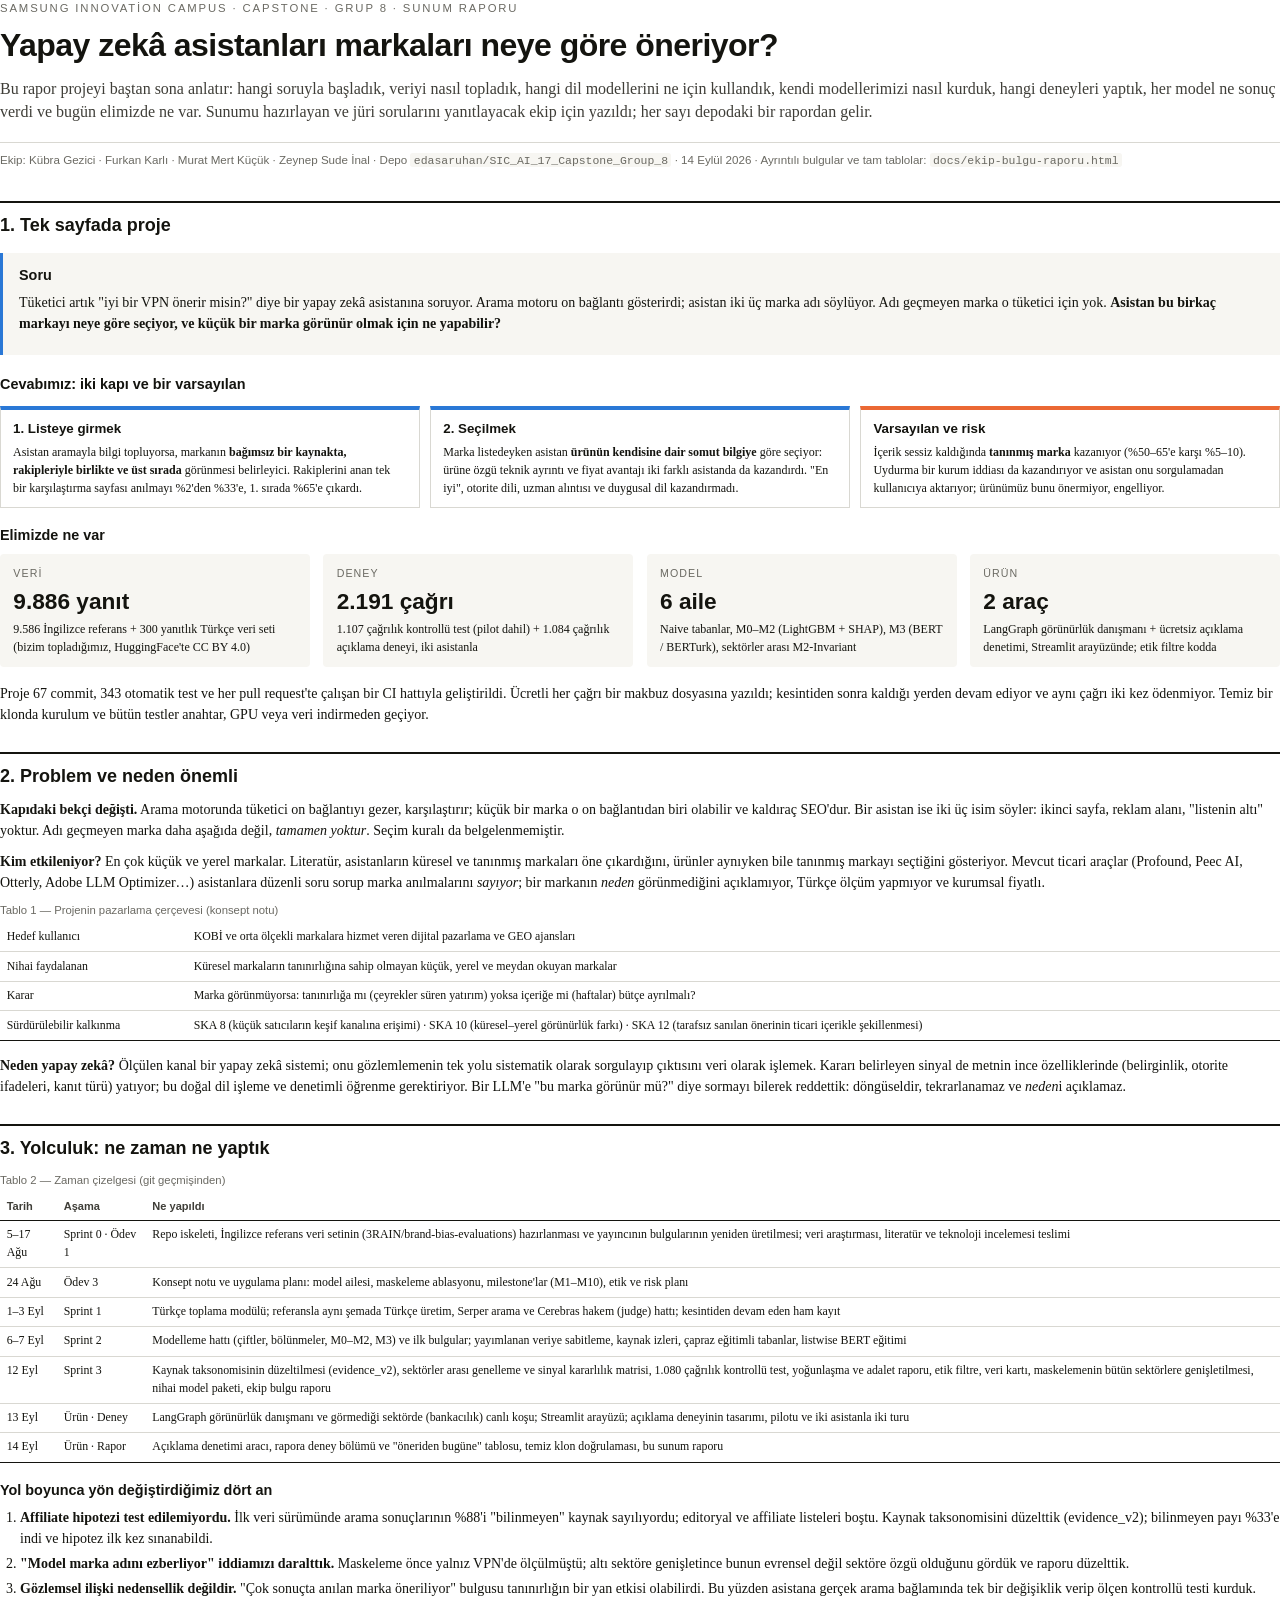
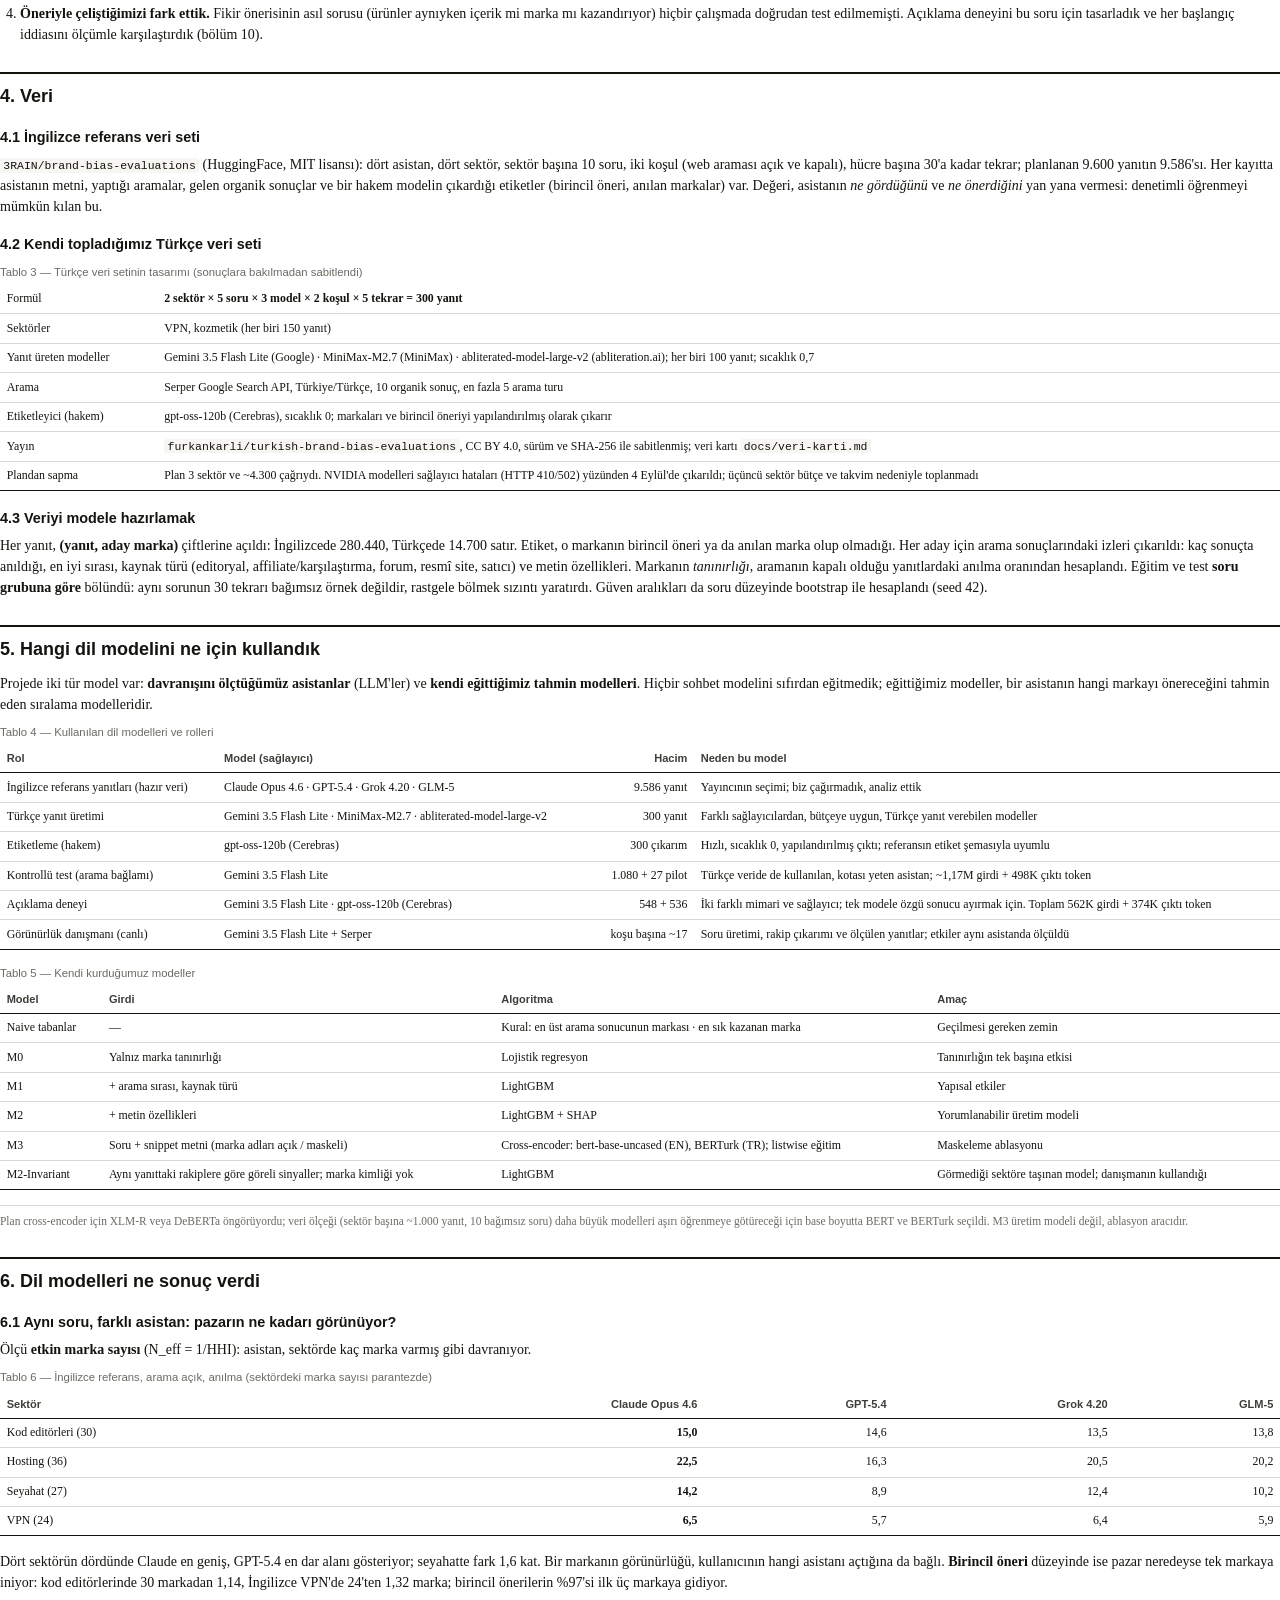
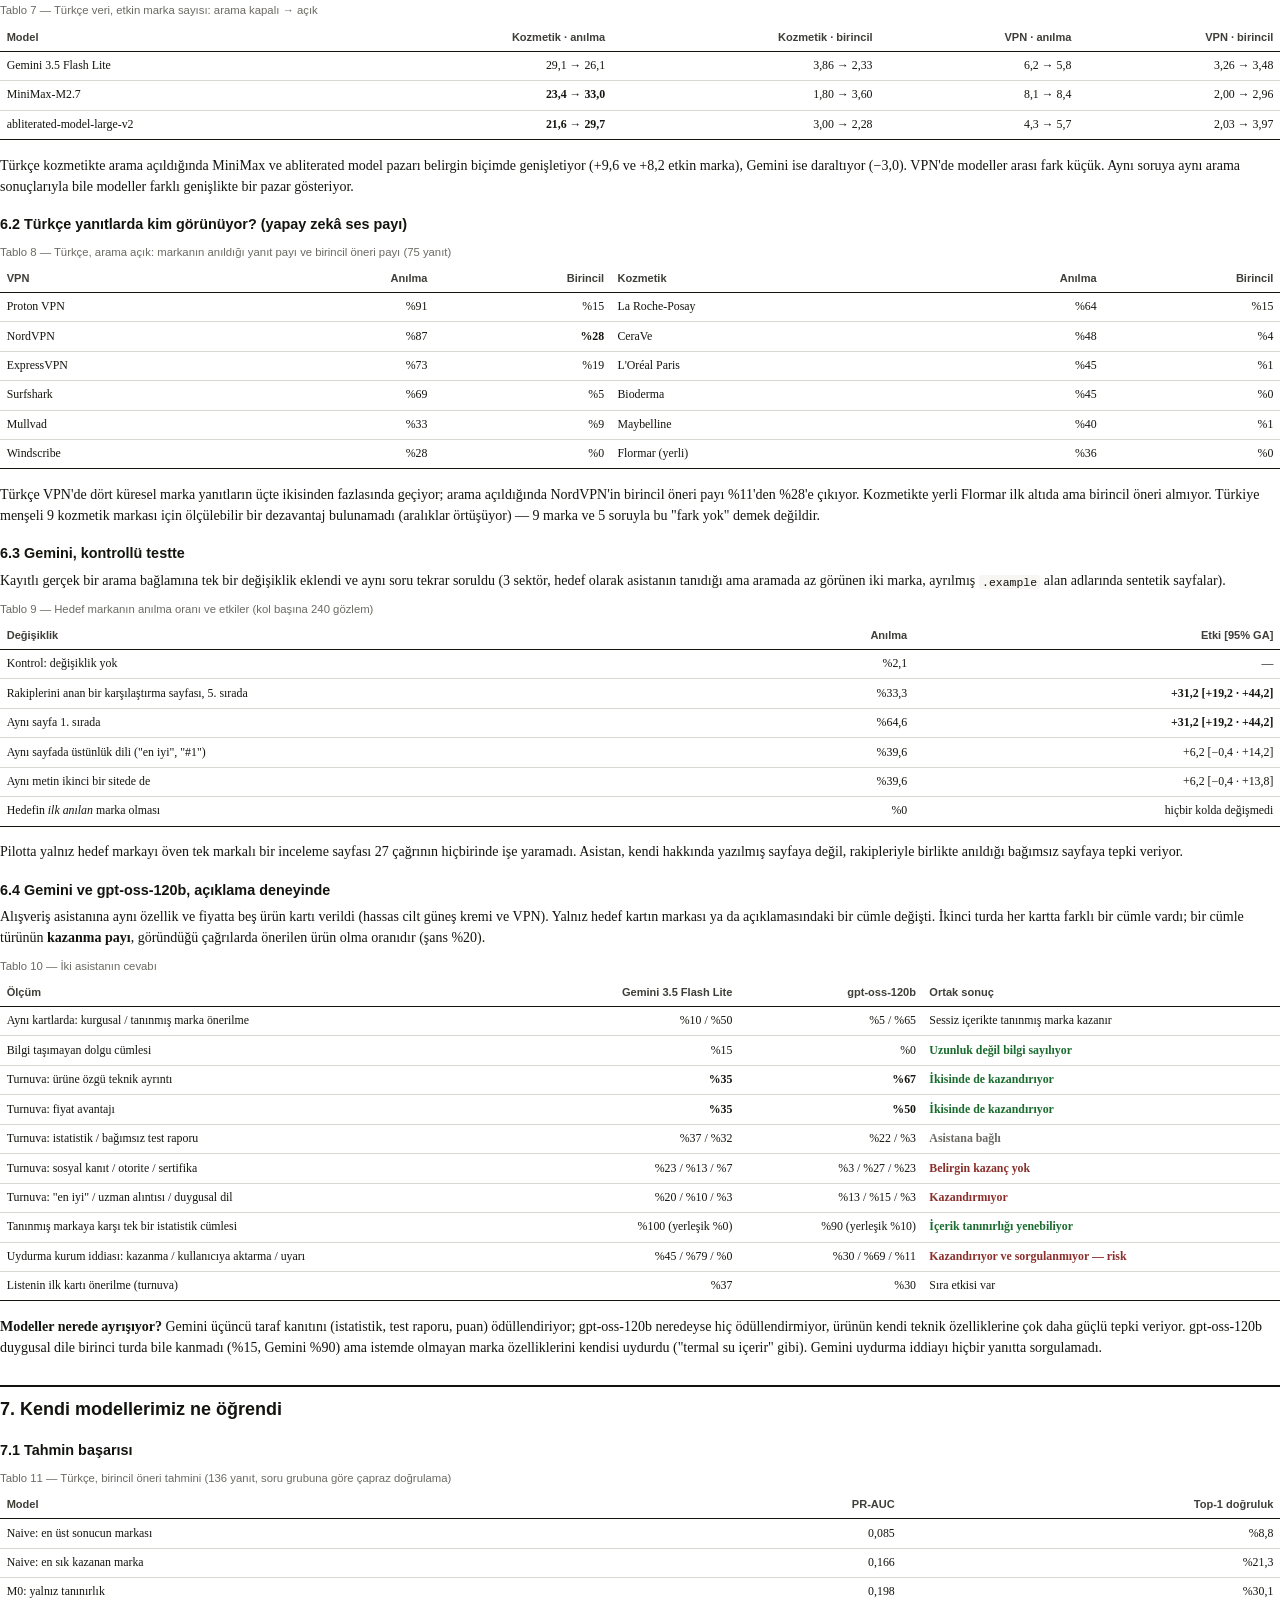
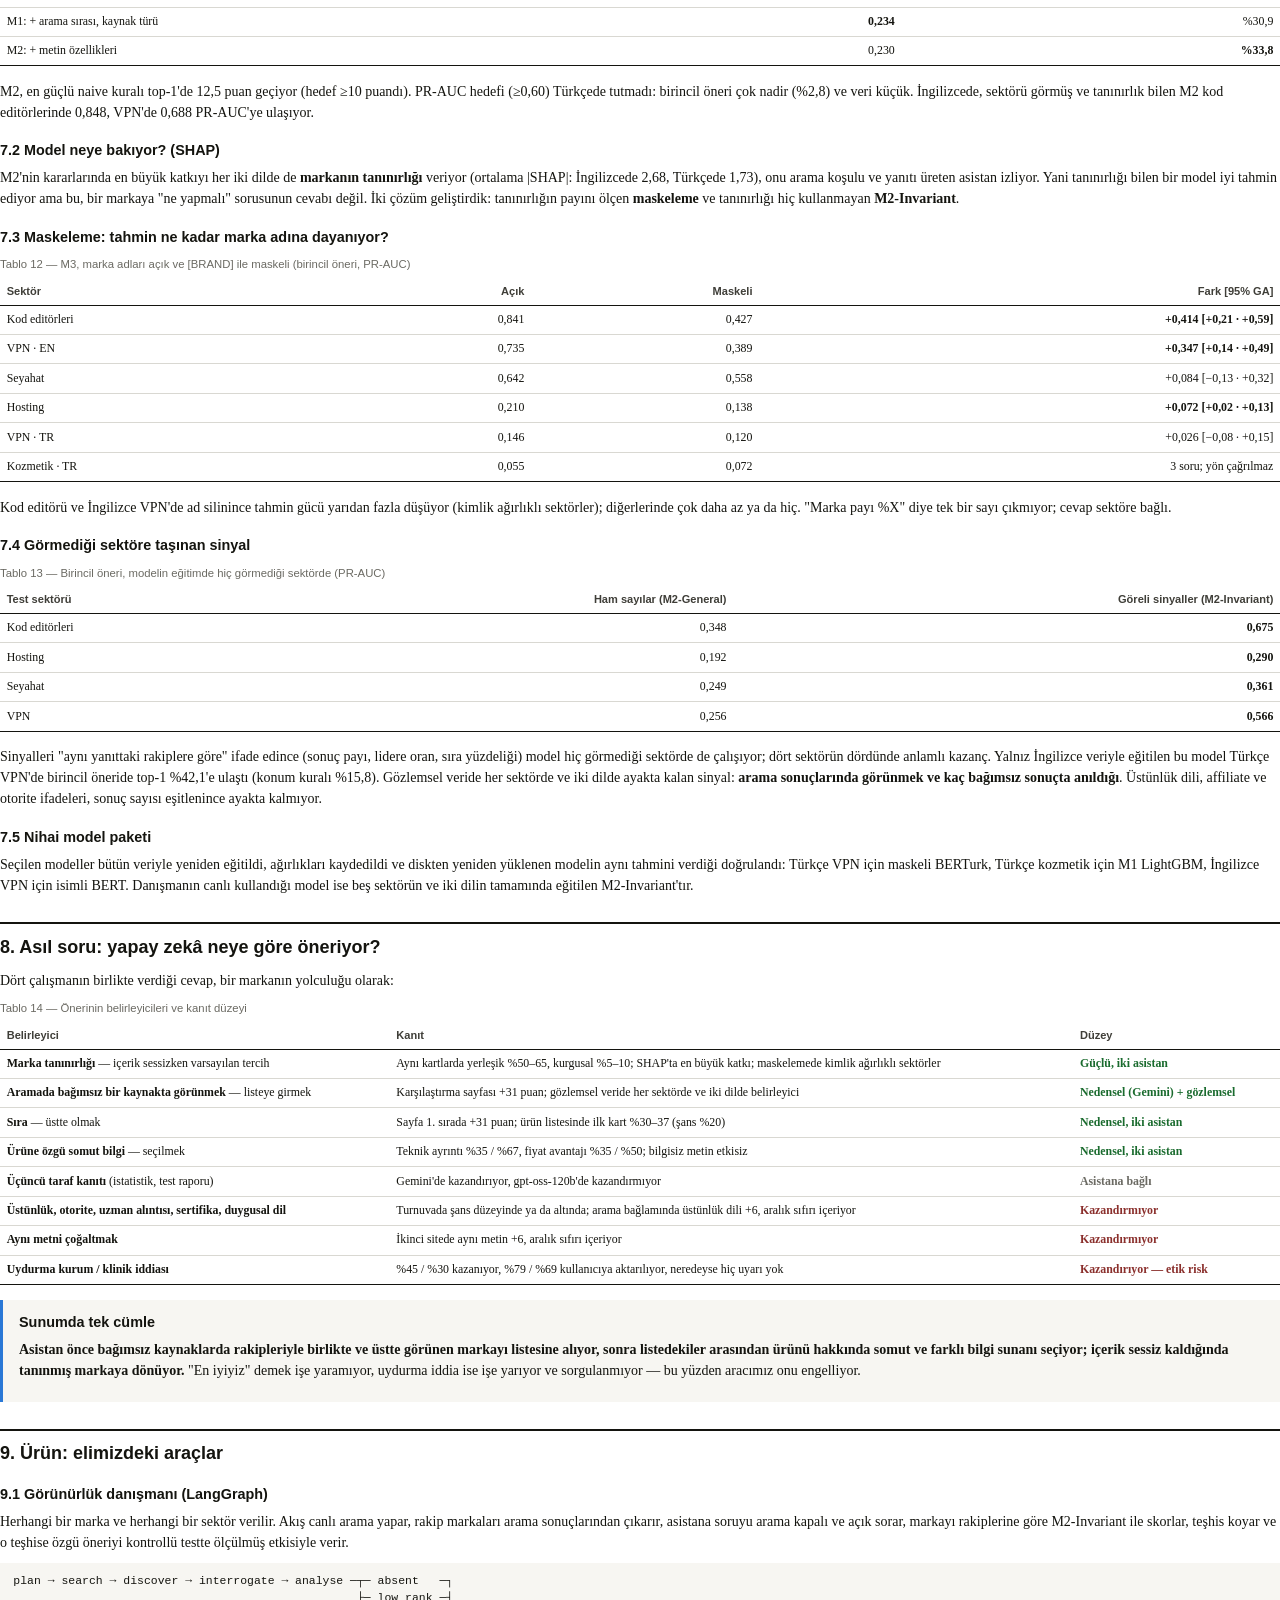
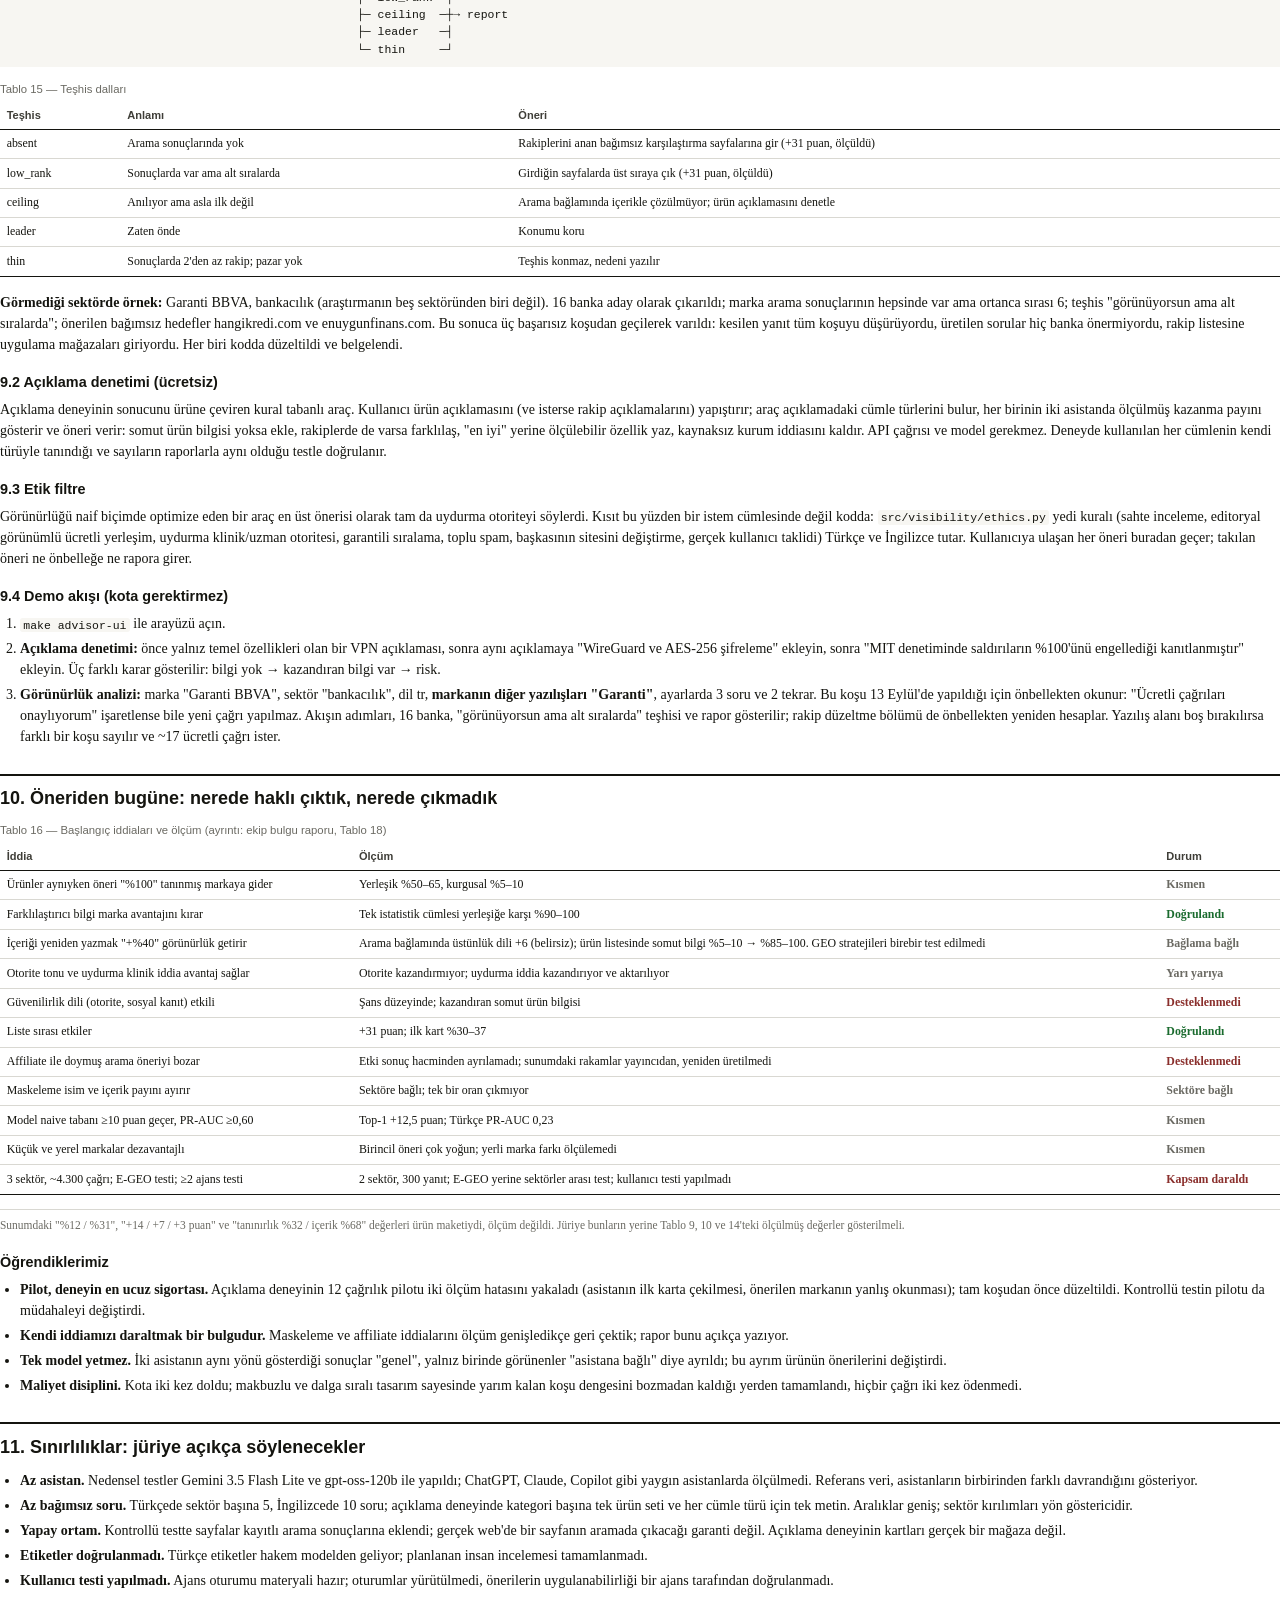
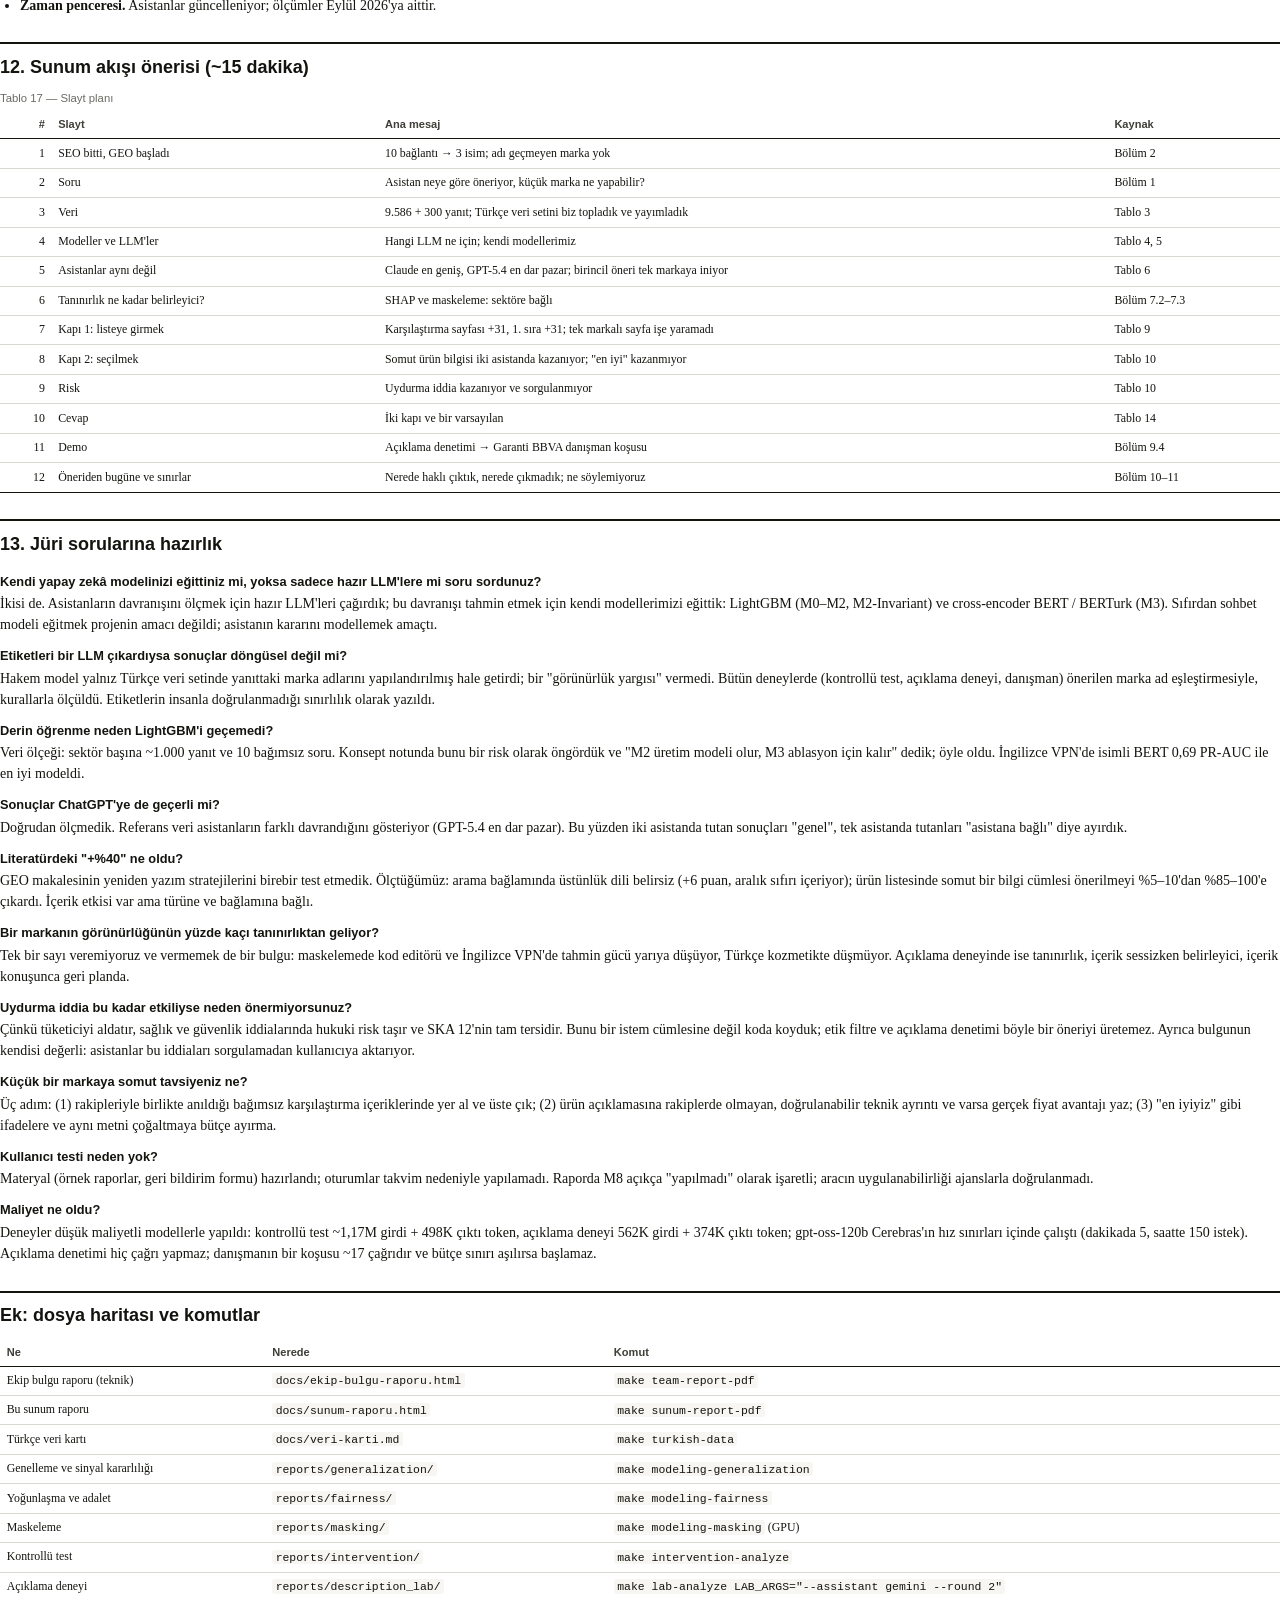
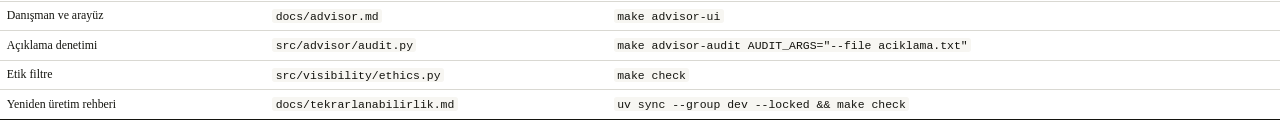
==== docs/sunum-raporu.html @ 090cc1e0 "docs: add the presentation report that tells the project end to end A 14-page report for the team pr" ====
<!doctype html>
<html lang="tr">
<head>
<meta charset="utf-8">
<title>Capstone Sunum Raporu — Yapay Zekâ Asistanları Markaları Neye Göre Öneriyor?</title>
<style>
  @page {
    size: A4;
    margin: 18mm 16mm 16mm;
    @bottom-center { content: counter(page) " / " counter(pages); font: 8.5pt "Liberation Sans", sans-serif; color: #6b6a66; }
    @bottom-right { content: "SIC Capstone · Grup 8 · Sunum raporu"; font: 8.5pt "Liberation Sans", sans-serif; color: #9a9992; }
  }
  @page :first { @bottom-center { content: none } @bottom-right { content: none } }

  :root {
    --ink: #14140f; --ink-2: #3f3e38; --muted: #6b6a63; --rule: #d9d8d2;
    --track: #edece7; --surface: #f7f6f2; --s1: #2a78d6; --s2: #eb6834;
  }
  html { font-size: 10.5pt; }
  body { margin: 0; font-family: "Liberation Serif", "DejaVu Serif", Georgia, serif; color: var(--ink); line-height: 1.5; }
  h1, h2, h3, th, .kicker, .tcap, .label, .step-n, .chip { font-family: "Liberation Sans", "DejaVu Sans", sans-serif; }
  h1 { font-size: 24pt; line-height: 1.12; margin: 0 0 6pt; letter-spacing: -0.4pt; }
  h2 { font-size: 13.5pt; margin: 20pt 0 7pt; padding-top: 7pt; border-top: 1.6pt solid var(--ink); break-after: avoid; }
  h2.page { break-before: page; }
  h3 { font-size: 10.8pt; margin: 13pt 0 4pt; break-after: avoid; }
  p { margin: 0 0 7pt; }
  ul, ol { margin: 0 0 8pt; padding-left: 15pt; }
  li { margin-bottom: 3pt; }
  code { font-family: "Liberation Mono", monospace; font-size: 8.6pt; background: var(--surface); padding: 0.5pt 2.5pt; border-radius: 2pt; }
  .kicker { font-size: 8.5pt; letter-spacing: 1.4pt; text-transform: uppercase; color: var(--muted); margin-bottom: 8pt; }
  .standfirst { font-size: 12pt; line-height: 1.45; color: var(--ink-2); margin: 10pt 0 14pt; }
  .meta { font-size: 8.7pt; color: var(--muted); font-family: "Liberation Sans", sans-serif; border-top: 0.6pt solid var(--rule); padding-top: 6pt; }
  .cover { padding-bottom: 4pt; margin-bottom: 4pt; }
  .keybox { background: var(--surface); border-left: 2.5pt solid var(--s1); padding: 9pt 12pt; margin: 10pt 0 14pt; break-inside: avoid; }
  .keybox.warn { border-left-color: var(--s2); }
  .keybox h3 { margin-top: 0; }
  .keybox ol, .keybox ul { margin: 0; }
  .tblock { break-inside: avoid; margin: 6pt 0 11pt; }
  .tcap { font-size: 8.5pt; color: var(--muted); padding-bottom: 3pt; }
  table { width: 100%; border-collapse: collapse; margin: 0; font-size: 8.9pt; }
  th { text-align: left; font-size: 8.3pt; font-weight: 700; color: var(--ink-2); border-bottom: 1pt solid var(--ink); padding: 4pt 5pt; }
  td { padding: 4pt 5pt; border-bottom: 0.5pt solid var(--rule); vertical-align: top; }
  td.n, th.n { text-align: right; font-variant-numeric: tabular-nums; white-space: nowrap; }
  tbody tr:last-child td { border-bottom: 0.8pt solid var(--ink); }
  .hi { font-weight: 700; }
  .yes { color: #1a6b2e; font-weight: 700; }
  .no { color: #8a2f2c; font-weight: 700; }
  .flat { color: var(--muted); font-weight: 700; }
  .note { font-size: 8.6pt; color: var(--muted); border-top: 0.5pt solid var(--rule); padding-top: 5pt; }
  .grid2 { display: flex; gap: 10pt; margin: 6pt 0 12pt; break-inside: avoid; }
  .card { flex: 1; background: var(--surface); padding: 8pt 10pt; border-radius: 3pt; }
  .card .label { font-size: 8pt; color: var(--muted); text-transform: uppercase; letter-spacing: 0.8pt; }
  .card .big { font-family: "Liberation Sans", sans-serif; font-size: 17pt; font-weight: 700; margin: 2pt 0; }
  .card p { font-size: 9pt; margin: 0; }
  .gate { display: flex; gap: 8pt; margin: 8pt 0 12pt; break-inside: avoid; }
  .gate div { flex: 1; border: 0.8pt solid var(--rule); border-top: 3pt solid var(--s1); padding: 7pt 9pt; }
  .gate div:nth-child(3) { border-top-color: var(--s2); }
  .gate h3 { margin: 0 0 3pt; font-size: 10pt; }
  .gate p { font-size: 9pt; margin: 0; }
  .flow { font-family: "Liberation Mono", monospace; font-size: 8.6pt; background: var(--surface); padding: 7pt 10pt; white-space: pre; break-inside: avoid; margin: 6pt 0 10pt; }
  .qa dt { font-family: "Liberation Sans", sans-serif; font-weight: 700; font-size: 9.6pt; margin-top: 8pt; break-after: avoid; }
  .qa dd { margin: 2pt 0 0 0; }
</style>
</head>
<body>

<header class="cover">
  <div class="kicker">Samsung Innovation Campus · Capstone · Grup 8 · Sunum raporu</div>
  <h1>Yapay zekâ asistanları markaları neye göre öneriyor?</h1>
  <p class="standfirst">
    Bu rapor projeyi baştan sona anlatır: hangi soruyla başladık, veriyi nasıl topladık, hangi
    dil modellerini ne için kullandık, kendi modellerimizi nasıl kurduk, hangi deneyleri yaptık,
    her model ne sonuç verdi ve bugün elimizde ne var. Sunumu hazırlayan ve jüri sorularını
    yanıtlayacak ekip için yazıldı; her sayı depodaki bir rapordan gelir.
  </p>
  <div class="meta">
    Ekip: Kübra Gezici · Furkan Karlı · Murat Mert Küçük · Zeynep Sude İnal ·
    Depo <code>edasaruhan/SIC_AI_17_Capstone_Group_8</code> · 14 Eylül 2026 ·
    Ayrıntılı bulgular ve tam tablolar: <code>docs/ekip-bulgu-raporu.html</code>
  </div>
</header>

<h2>1. Tek sayfada proje</h2>

<div class="keybox">
  <h3>Soru</h3>
  <p>
    Tüketici artık "iyi bir VPN önerir misin?" diye bir yapay zekâ asistanına soruyor. Arama
    motoru on bağlantı gösterirdi; asistan iki üç marka adı söylüyor. Adı geçmeyen marka o
    tüketici için yok. <strong>Asistan bu birkaç markayı neye göre seçiyor, ve küçük bir marka
    görünür olmak için ne yapabilir?</strong>
  </p>
</div>

<h3>Cevabımız: iki kapı ve bir varsayılan</h3>

<div class="gate">
  <div>
    <h3>1. Listeye girmek</h3>
    <p>Asistan aramayla bilgi topluyorsa, markanın <strong>bağımsız bir kaynakta, rakipleriyle birlikte ve üst sırada</strong> görünmesi belirleyici. Rakiplerini anan tek bir karşılaştırma sayfası anılmayı %2'den %33'e, 1. sırada %65'e çıkardı.</p>
  </div>
  <div>
    <h3>2. Seçilmek</h3>
    <p>Marka listedeyken asistan <strong>ürünün kendisine dair somut bilgiye</strong> göre seçiyor: ürüne özgü teknik ayrıntı ve fiyat avantajı iki farklı asistanda da kazandırdı. "En iyi", otorite dili, uzman alıntısı ve duygusal dil kazandırmadı.</p>
  </div>
  <div>
    <h3>Varsayılan ve risk</h3>
    <p>İçerik sessiz kaldığında <strong>tanınmış marka</strong> kazanıyor (%50–65'e karşı %5–10). Uydurma bir kurum iddiası da kazandırıyor ve asistan onu sorgulamadan kullanıcıya aktarıyor; ürünümüz bunu önermiyor, engelliyor.</p>
  </div>
</div>

<h3>Elimizde ne var</h3>

<div class="grid2">
  <div class="card"><div class="label">Veri</div><div class="big">9.886 yanıt</div><p>9.586 İngilizce referans + 300 yanıtlık Türkçe veri seti (bizim topladığımız, HuggingFace'te CC BY 4.0)</p></div>
  <div class="card"><div class="label">Deney</div><div class="big">2.191 çağrı</div><p>1.107 çağrılık kontrollü test (pilot dahil) + 1.084 çağrılık açıklama deneyi, iki asistanla</p></div>
  <div class="card"><div class="label">Model</div><div class="big">6 aile</div><p>Naive tabanlar, M0–M2 (LightGBM + SHAP), M3 (BERT / BERTurk), sektörler arası M2-Invariant</p></div>
  <div class="card"><div class="label">Ürün</div><div class="big">2 araç</div><p>LangGraph görünürlük danışmanı + ücretsiz açıklama denetimi, Streamlit arayüzünde; etik filtre kodda</p></div>
</div>

<p>
  Proje 67 commit, 343 otomatik test ve her pull request'te çalışan bir CI hattıyla geliştirildi.
  Ücretli her çağrı bir makbuz dosyasına yazıldı; kesintiden sonra kaldığı yerden devam ediyor ve
  aynı çağrı iki kez ödenmiyor. Temiz bir klonda kurulum ve bütün testler anahtar, GPU veya veri
  indirmeden geçiyor.
</p>

<h2>2. Problem ve neden önemli</h2>

<p>
  <strong>Kapıdaki bekçi değişti.</strong> Arama motorunda tüketici on bağlantıyı gezer,
  karşılaştırır; küçük bir marka o on bağlantıdan biri olabilir ve kaldıraç SEO'dur. Bir asistan ise
  iki üç isim söyler: ikinci sayfa, reklam alanı, "listenin altı" yoktur. Adı geçmeyen marka daha
  aşağıda değil, <em>tamamen yoktur</em>. Seçim kuralı da belgelenmemiştir.
</p>

<p>
  <strong>Kim etkileniyor?</strong> En çok küçük ve yerel markalar. Literatür, asistanların
  küresel ve tanınmış markaları öne çıkardığını, ürünler aynıyken bile tanınmış markayı seçtiğini
  gösteriyor. Mevcut ticari araçlar (Profound, Peec AI, Otterly, Adobe LLM Optimizer…) asistanlara
  düzenli soru sorup marka anılmalarını <em>sayıyor</em>; bir markanın <em>neden</em> görünmediğini
  açıklamıyor, Türkçe ölçüm yapmıyor ve kurumsal fiyatlı.
</p>

<div class="tblock">
  <div class="tcap">Tablo 1 — Projenin pazarlama çerçevesi (konsept notu)</div>
  <table><tbody>
    <tr><td>Hedef kullanıcı</td><td>KOBİ ve orta ölçekli markalara hizmet veren dijital pazarlama ve GEO ajansları</td></tr>
    <tr><td>Nihai faydalanan</td><td>Küresel markaların tanınırlığına sahip olmayan küçük, yerel ve meydan okuyan markalar</td></tr>
    <tr><td>Karar</td><td>Marka görünmüyorsa: tanınırlığa mı (çeyrekler süren yatırım) yoksa içeriğe mi (haftalar) bütçe ayrılmalı?</td></tr>
    <tr><td>Sürdürülebilir kalkınma</td><td>SKA 8 (küçük satıcıların keşif kanalına erişimi) · SKA 10 (küresel–yerel görünürlük farkı) · SKA 12 (tarafsız sanılan önerinin ticari içerikle şekillenmesi)</td></tr>
  </tbody></table>
</div>

<p>
  <strong>Neden yapay zekâ?</strong> Ölçülen kanal bir yapay zekâ sistemi; onu gözlemlemenin tek yolu
  sistematik olarak sorgulayıp çıktısını veri olarak işlemek. Kararı belirleyen sinyal de metnin
  ince özelliklerinde (belirginlik, otorite ifadeleri, kanıt türü) yatıyor; bu doğal dil işleme ve
  denetimli öğrenme gerektiriyor. Bir LLM'e "bu marka görünür mü?" diye sormayı bilerek reddettik:
  döngüseldir, tekrarlanamaz ve <em>neden</em>i açıklamaz.
</p>

<h2>3. Yolculuk: ne zaman ne yaptık</h2>

<div class="tblock">
  <div class="tcap">Tablo 2 — Zaman çizelgesi (git geçmişinden)</div>
  <table>
  <thead><tr><th>Tarih</th><th>Aşama</th><th>Ne yapıldı</th></tr></thead>
  <tbody>
    <tr><td>5–17 Ağu</td><td>Sprint 0 · Ödev 1</td><td>Repo iskeleti, İngilizce referans veri setinin (3RAIN/brand-bias-evaluations) hazırlanması ve yayıncının bulgularının yeniden üretilmesi; veri araştırması, literatür ve teknoloji incelemesi teslimi</td></tr>
    <tr><td>24 Ağu</td><td>Ödev 3</td><td>Konsept notu ve uygulama planı: model ailesi, maskeleme ablasyonu, milestone'lar (M1–M10), etik ve risk planı</td></tr>
    <tr><td>1–3 Eyl</td><td>Sprint 1</td><td>Türkçe toplama modülü; referansla aynı şemada Türkçe üretim, Serper arama ve Cerebras hakem (judge) hattı; kesintiden devam eden ham kayıt</td></tr>
    <tr><td>6–7 Eyl</td><td>Sprint 2</td><td>Modelleme hattı (çiftler, bölünmeler, M0–M2, M3) ve ilk bulgular; yayımlanan veriye sabitleme, kaynak izleri, çapraz eğitimli tabanlar, listwise BERT eğitimi</td></tr>
    <tr><td>12 Eyl</td><td>Sprint 3</td><td>Kaynak taksonomisinin düzeltilmesi (evidence_v2), sektörler arası genelleme ve sinyal kararlılık matrisi, 1.080 çağrılık kontrollü test, yoğunlaşma ve adalet raporu, etik filtre, veri kartı, maskelemenin bütün sektörlere genişletilmesi, nihai model paketi, ekip bulgu raporu</td></tr>
    <tr><td>13 Eyl</td><td>Ürün · Deney</td><td>LangGraph görünürlük danışmanı ve görmediği sektörde (bankacılık) canlı koşu; Streamlit arayüzü; açıklama deneyinin tasarımı, pilotu ve iki asistanla iki turu</td></tr>
    <tr><td>14 Eyl</td><td>Ürün · Rapor</td><td>Açıklama denetimi aracı, rapora deney bölümü ve "öneriden bugüne" tablosu, temiz klon doğrulaması, bu sunum raporu</td></tr>
  </tbody>
  </table>
</div>

<h3>Yol boyunca yön değiştirdiğimiz dört an</h3>
<ol>
  <li><strong>Affiliate hipotezi test edilemiyordu.</strong> İlk veri sürümünde arama sonuçlarının %88'i
    "bilinmeyen" kaynak sayılıyordu; editoryal ve affiliate listeleri boştu. Kaynak taksonomisini
    düzelttik (evidence_v2); bilinmeyen payı %33'e indi ve hipotez ilk kez sınanabildi.</li>
  <li><strong>"Model marka adını ezberliyor" iddiamızı daralttık.</strong> Maskeleme önce yalnız VPN'de
    ölçülmüştü; altı sektöre genişletince bunun evrensel değil sektöre özgü olduğunu gördük ve raporu
    düzelttik.</li>
  <li><strong>Gözlemsel ilişki nedensellik değildir.</strong> "Çok sonuçta anılan marka öneriliyor"
    bulgusu tanınırlığın bir yan etkisi olabilirdi. Bu yüzden asistana gerçek arama bağlamında tek bir
    değişiklik verip ölçen kontrollü testi kurduk.</li>
  <li><strong>Öneriyle çeliştiğimizi fark ettik.</strong> Fikir önerisinin asıl sorusu (ürünler aynıyken
    içerik mi marka mı kazandırıyor) hiçbir çalışmada doğrudan test edilmemişti. Açıklama deneyini bu
    soru için tasarladık ve her başlangıç iddiasını ölçümle karşılaştırdık (bölüm 10).</li>
</ol>

<h2>4. Veri</h2>

<h3>4.1 İngilizce referans veri seti</h3>
<p>
  <code>3RAIN/brand-bias-evaluations</code> (HuggingFace, MIT lisansı): dört asistan, dört sektör, sektör
  başına 10 soru, iki koşul (web araması açık ve kapalı), hücre başına 30'a kadar tekrar; planlanan 9.600
  yanıtın 9.586'sı. Her kayıtta asistanın metni, yaptığı aramalar, gelen organik sonuçlar ve bir hakem
  modelin çıkardığı etiketler (birincil öneri, anılan markalar) var. Değeri, asistanın <em>ne gördüğünü</em>
  ve <em>ne önerdiğini</em> yan yana vermesi: denetimli öğrenmeyi mümkün kılan bu.
</p>

<h3>4.2 Kendi topladığımız Türkçe veri seti</h3>

<div class="tblock">
  <div class="tcap">Tablo 3 — Türkçe veri setinin tasarımı (sonuçlara bakılmadan sabitlendi)</div>
  <table><tbody>
    <tr><td>Formül</td><td><strong>2 sektör × 5 soru × 3 model × 2 koşul × 5 tekrar = 300 yanıt</strong></td></tr>
    <tr><td>Sektörler</td><td>VPN, kozmetik (her biri 150 yanıt)</td></tr>
    <tr><td>Yanıt üreten modeller</td><td>Gemini 3.5 Flash Lite (Google) · MiniMax-M2.7 (MiniMax) · abliterated-model-large-v2 (abliteration.ai); her biri 100 yanıt; sıcaklık 0,7</td></tr>
    <tr><td>Arama</td><td>Serper Google Search API, Türkiye/Türkçe, 10 organik sonuç, en fazla 5 arama turu</td></tr>
    <tr><td>Etiketleyici (hakem)</td><td>gpt-oss-120b (Cerebras), sıcaklık 0; markaları ve birincil öneriyi yapılandırılmış olarak çıkarır</td></tr>
    <tr><td>Yayın</td><td><code>furkankarli/turkish-brand-bias-evaluations</code>, CC BY 4.0, sürüm ve SHA-256 ile sabitlenmiş; veri kartı <code>docs/veri-karti.md</code></td></tr>
    <tr><td>Plandan sapma</td><td>Plan 3 sektör ve ~4.300 çağrıydı. NVIDIA modelleri sağlayıcı hataları (HTTP 410/502) yüzünden 4 Eylül'de çıkarıldı; üçüncü sektör bütçe ve takvim nedeniyle toplanmadı</td></tr>
  </tbody></table>
</div>

<h3>4.3 Veriyi modele hazırlamak</h3>
<p>
  Her yanıt, <strong>(yanıt, aday marka)</strong> çiftlerine açıldı: İngilizcede 280.440, Türkçede 14.700
  satır. Etiket, o markanın birincil öneri ya da anılan marka olup olmadığı. Her aday için arama
  sonuçlarındaki izleri çıkarıldı: kaç sonuçta anıldığı, en iyi sırası, kaynak türü (editoryal,
  affiliate/karşılaştırma, forum, resmî site, satıcı) ve metin özellikleri. Markanın <em>tanınırlığı</em>,
  aramanın kapalı olduğu yanıtlardaki anılma oranından hesaplandı. Eğitim ve test <strong>soru
  grubuna göre</strong> bölündü: aynı sorunun 30 tekrarı bağımsız örnek değildir, rastgele bölmek sızıntı
  yaratırdı. Güven aralıkları da soru düzeyinde bootstrap ile hesaplandı (seed 42).
</p>

<h2>5. Hangi dil modelini ne için kullandık</h2>

<p>
  Projede iki tür model var: <strong>davranışını ölçtüğümüz asistanlar</strong> (LLM'ler) ve
  <strong>kendi eğittiğimiz tahmin modelleri</strong>. Hiçbir sohbet modelini sıfırdan eğitmedik; eğittiğimiz
  modeller, bir asistanın hangi markayı önereceğini tahmin eden sıralama modelleridir.
</p>

<div class="tblock">
  <div class="tcap">Tablo 4 — Kullanılan dil modelleri ve rolleri</div>
  <table>
  <thead><tr><th>Rol</th><th>Model (sağlayıcı)</th><th class="n">Hacim</th><th>Neden bu model</th></tr></thead>
  <tbody>
    <tr><td>İngilizce referans yanıtları (hazır veri)</td><td>Claude Opus 4.6 · GPT-5.4 · Grok 4.20 · GLM-5</td><td class="n">9.586 yanıt</td><td>Yayıncının seçimi; biz çağırmadık, analiz ettik</td></tr>
    <tr><td>Türkçe yanıt üretimi</td><td>Gemini 3.5 Flash Lite · MiniMax-M2.7 · abliterated-model-large-v2</td><td class="n">300 yanıt</td><td>Farklı sağlayıcılardan, bütçeye uygun, Türkçe yanıt verebilen modeller</td></tr>
    <tr><td>Etiketleme (hakem)</td><td>gpt-oss-120b (Cerebras)</td><td class="n">300 çıkarım</td><td>Hızlı, sıcaklık 0, yapılandırılmış çıktı; referansın etiket şemasıyla uyumlu</td></tr>
    <tr><td>Kontrollü test (arama bağlamı)</td><td>Gemini 3.5 Flash Lite</td><td class="n">1.080 + 27 pilot</td><td>Türkçe veride de kullanılan, kotası yeten asistan; ~1,17M girdi + 498K çıktı token</td></tr>
    <tr><td>Açıklama deneyi</td><td>Gemini 3.5 Flash Lite · gpt-oss-120b (Cerebras)</td><td class="n">548 + 536</td><td>İki farklı mimari ve sağlayıcı; tek modele özgü sonucu ayırmak için. Toplam 562K girdi + 374K çıktı token</td></tr>
    <tr><td>Görünürlük danışmanı (canlı)</td><td>Gemini 3.5 Flash Lite + Serper</td><td class="n">koşu başına ~17</td><td>Soru üretimi, rakip çıkarımı ve ölçülen yanıtlar; etkiler aynı asistanda ölçüldü</td></tr>
  </tbody>
  </table>
</div>

<div class="tblock">
  <div class="tcap">Tablo 5 — Kendi kurduğumuz modeller</div>
  <table>
  <thead><tr><th>Model</th><th>Girdi</th><th>Algoritma</th><th>Amaç</th></tr></thead>
  <tbody>
    <tr><td>Naive tabanlar</td><td>—</td><td>Kural: en üst arama sonucunun markası · en sık kazanan marka</td><td>Geçilmesi gereken zemin</td></tr>
    <tr><td>M0</td><td>Yalnız marka tanınırlığı</td><td>Lojistik regresyon</td><td>Tanınırlığın tek başına etkisi</td></tr>
    <tr><td>M1</td><td>+ arama sırası, kaynak türü</td><td>LightGBM</td><td>Yapısal etkiler</td></tr>
    <tr><td>M2</td><td>+ metin özellikleri</td><td>LightGBM + SHAP</td><td>Yorumlanabilir üretim modeli</td></tr>
    <tr><td>M3</td><td>Soru + snippet metni (marka adları açık / maskeli)</td><td>Cross-encoder: bert-base-uncased (EN), BERTurk (TR); listwise eğitim</td><td>Maskeleme ablasyonu</td></tr>
    <tr><td>M2-Invariant</td><td>Aynı yanıttaki rakiplere göre göreli sinyaller; marka kimliği yok</td><td>LightGBM</td><td>Görmediği sektöre taşınan model; danışmanın kullandığı</td></tr>
  </tbody>
  </table>
</div>

<p class="note">
  Plan cross-encoder için XLM-R veya DeBERTa öngörüyordu; veri ölçeği (sektör başına ~1.000 yanıt, 10
  bağımsız soru) daha büyük modelleri aşırı öğrenmeye götüreceği için base boyutta BERT ve BERTurk
  seçildi. M3 üretim modeli değil, ablasyon aracıdır.
</p>

<h2>6. Dil modelleri ne sonuç verdi</h2>

<h3>6.1 Aynı soru, farklı asistan: pazarın ne kadarı görünüyor?</h3>
<p>
  Ölçü <strong>etkin marka sayısı</strong> (N_eff = 1/HHI): asistan, sektörde kaç marka varmış gibi davranıyor.
</p>
<div class="tblock">
  <div class="tcap">Tablo 6 — İngilizce referans, arama açık, anılma (sektördeki marka sayısı parantezde)</div>
  <table>
  <thead><tr><th>Sektör</th><th class="n">Claude Opus 4.6</th><th class="n">GPT-5.4</th><th class="n">Grok 4.20</th><th class="n">GLM-5</th></tr></thead>
  <tbody>
    <tr><td>Kod editörleri (30)</td><td class="n hi">15,0</td><td class="n">14,6</td><td class="n">13,5</td><td class="n">13,8</td></tr>
    <tr><td>Hosting (36)</td><td class="n hi">22,5</td><td class="n">16,3</td><td class="n">20,5</td><td class="n">20,2</td></tr>
    <tr><td>Seyahat (27)</td><td class="n hi">14,2</td><td class="n">8,9</td><td class="n">12,4</td><td class="n">10,2</td></tr>
    <tr><td>VPN (24)</td><td class="n hi">6,5</td><td class="n">5,7</td><td class="n">6,4</td><td class="n">5,9</td></tr>
  </tbody>
  </table>
</div>
<p>
  Dört sektörün dördünde Claude en geniş, GPT-5.4 en dar alanı gösteriyor; seyahatte fark 1,6 kat. Bir
  markanın görünürlüğü, kullanıcının hangi asistanı açtığına da bağlı. <strong>Birincil öneri</strong>
  düzeyinde ise pazar neredeyse tek markaya iniyor: kod editörlerinde 30 markadan 1,14, İngilizce VPN'de
  24'ten 1,32 marka; birincil önerilerin %97'si ilk üç markaya gidiyor.
</p>

<div class="tblock">
  <div class="tcap">Tablo 7 — Türkçe veri, etkin marka sayısı: arama kapalı → açık</div>
  <table>
  <thead><tr><th>Model</th><th class="n">Kozmetik · anılma</th><th class="n">Kozmetik · birincil</th><th class="n">VPN · anılma</th><th class="n">VPN · birincil</th></tr></thead>
  <tbody>
    <tr><td>Gemini 3.5 Flash Lite</td><td class="n">29,1 → 26,1</td><td class="n">3,86 → 2,33</td><td class="n">6,2 → 5,8</td><td class="n">3,26 → 3,48</td></tr>
    <tr><td>MiniMax-M2.7</td><td class="n hi">23,4 → 33,0</td><td class="n">1,80 → 3,60</td><td class="n">8,1 → 8,4</td><td class="n">2,00 → 2,96</td></tr>
    <tr><td>abliterated-model-large-v2</td><td class="n hi">21,6 → 29,7</td><td class="n">3,00 → 2,28</td><td class="n">4,3 → 5,7</td><td class="n">2,03 → 3,97</td></tr>
  </tbody>
  </table>
</div>
<p>
  Türkçe kozmetikte arama açıldığında MiniMax ve abliterated model pazarı belirgin biçimde genişletiyor
  (+9,6 ve +8,2 etkin marka), Gemini ise daraltıyor (−3,0). VPN'de modeller arası fark küçük. Aynı soruya
  aynı arama sonuçlarıyla bile modeller farklı genişlikte bir pazar gösteriyor.
</p>

<h3>6.2 Türkçe yanıtlarda kim görünüyor? (yapay zekâ ses payı)</h3>
<div class="tblock">
  <div class="tcap">Tablo 8 — Türkçe, arama açık: markanın anıldığı yanıt payı ve birincil öneri payı (75 yanıt)</div>
  <table>
  <thead><tr><th>VPN</th><th class="n">Anılma</th><th class="n">Birincil</th><th>Kozmetik</th><th class="n">Anılma</th><th class="n">Birincil</th></tr></thead>
  <tbody>
    <tr><td>Proton VPN</td><td class="n">%91</td><td class="n">%15</td><td>La Roche-Posay</td><td class="n">%64</td><td class="n">%15</td></tr>
    <tr><td>NordVPN</td><td class="n">%87</td><td class="n hi">%28</td><td>CeraVe</td><td class="n">%48</td><td class="n">%4</td></tr>
    <tr><td>ExpressVPN</td><td class="n">%73</td><td class="n">%19</td><td>L'Oréal Paris</td><td class="n">%45</td><td class="n">%1</td></tr>
    <tr><td>Surfshark</td><td class="n">%69</td><td class="n">%5</td><td>Bioderma</td><td class="n">%45</td><td class="n">%0</td></tr>
    <tr><td>Mullvad</td><td class="n">%33</td><td class="n">%9</td><td>Maybelline</td><td class="n">%40</td><td class="n">%1</td></tr>
    <tr><td>Windscribe</td><td class="n">%28</td><td class="n">%0</td><td>Flormar (yerli)</td><td class="n">%36</td><td class="n">%0</td></tr>
  </tbody>
  </table>
</div>
<p>
  Türkçe VPN'de dört küresel marka yanıtların üçte ikisinden fazlasında geçiyor; arama açıldığında
  NordVPN'in birincil öneri payı %11'den %28'e çıkıyor. Kozmetikte yerli Flormar ilk altıda ama birincil
  öneri almıyor. Türkiye menşeli 9 kozmetik markası için ölçülebilir bir dezavantaj bulunamadı
  (aralıklar örtüşüyor) — 9 marka ve 5 soruyla bu "fark yok" demek değildir.
</p>

<h3>6.3 Gemini, kontrollü testte</h3>
<p>
  Kayıtlı gerçek bir arama bağlamına tek bir değişiklik eklendi ve aynı soru tekrar soruldu (3 sektör,
  hedef olarak asistanın tanıdığı ama aramada az görünen iki marka, ayrılmış <code>.example</code> alan
  adlarında sentetik sayfalar).
</p>
<div class="tblock">
  <div class="tcap">Tablo 9 — Hedef markanın anılma oranı ve etkiler (kol başına 240 gözlem)</div>
  <table>
  <thead><tr><th>Değişiklik</th><th class="n">Anılma</th><th class="n">Etki [95% GA]</th></tr></thead>
  <tbody>
    <tr><td>Kontrol: değişiklik yok</td><td class="n">%2,1</td><td class="n">—</td></tr>
    <tr><td>Rakiplerini anan bir karşılaştırma sayfası, 5. sırada</td><td class="n">%33,3</td><td class="n hi">+31,2 [+19,2 · +44,2]</td></tr>
    <tr><td>Aynı sayfa 1. sırada</td><td class="n">%64,6</td><td class="n hi">+31,2 [+19,2 · +44,2]</td></tr>
    <tr><td>Aynı sayfada üstünlük dili ("en iyi", "#1")</td><td class="n">%39,6</td><td class="n">+6,2 [−0,4 · +14,2]</td></tr>
    <tr><td>Aynı metin ikinci bir sitede de</td><td class="n">%39,6</td><td class="n">+6,2 [−0,4 · +13,8]</td></tr>
    <tr><td>Hedefin <em>ilk anılan</em> marka olması</td><td class="n">%0</td><td class="n">hiçbir kolda değişmedi</td></tr>
  </tbody>
  </table>
</div>
<p>
  Pilotta yalnız hedef markayı öven tek markalı bir inceleme sayfası 27 çağrının hiçbirinde işe yaramadı.
  Asistan, kendi hakkında yazılmış sayfaya değil, rakipleriyle birlikte anıldığı bağımsız sayfaya tepki
  veriyor.
</p>

<h3>6.4 Gemini ve gpt-oss-120b, açıklama deneyinde</h3>
<p>
  Alışveriş asistanına aynı özellik ve fiyatta beş ürün kartı verildi (hassas cilt güneş kremi ve VPN).
  Yalnız hedef kartın markası ya da açıklamasındaki bir cümle değişti. İkinci turda her kartta farklı bir
  cümle vardı; bir cümle türünün <strong>kazanma payı</strong>, göründüğü çağrılarda önerilen ürün olma
  oranıdır (şans %20).
</p>
<div class="tblock">
  <div class="tcap">Tablo 10 — İki asistanın cevabı</div>
  <table>
  <thead><tr><th>Ölçüm</th><th class="n">Gemini 3.5 Flash Lite</th><th class="n">gpt-oss-120b</th><th>Ortak sonuç</th></tr></thead>
  <tbody>
    <tr><td>Aynı kartlarda: kurgusal / tanınmış marka önerilme</td><td class="n">%10 / %50</td><td class="n">%5 / %65</td><td>Sessiz içerikte tanınmış marka kazanır</td></tr>
    <tr><td>Bilgi taşımayan dolgu cümlesi</td><td class="n">%15</td><td class="n">%0</td><td class="yes">Uzunluk değil bilgi sayılıyor</td></tr>
    <tr><td>Turnuva: ürüne özgü teknik ayrıntı</td><td class="n hi">%35</td><td class="n hi">%67</td><td class="yes">İkisinde de kazandırıyor</td></tr>
    <tr><td>Turnuva: fiyat avantajı</td><td class="n hi">%35</td><td class="n hi">%50</td><td class="yes">İkisinde de kazandırıyor</td></tr>
    <tr><td>Turnuva: istatistik / bağımsız test raporu</td><td class="n">%37 / %32</td><td class="n">%22 / %3</td><td class="flat">Asistana bağlı</td></tr>
    <tr><td>Turnuva: sosyal kanıt / otorite / sertifika</td><td class="n">%23 / %13 / %7</td><td class="n">%3 / %27 / %23</td><td class="no">Belirgin kazanç yok</td></tr>
    <tr><td>Turnuva: "en iyi" / uzman alıntısı / duygusal dil</td><td class="n">%20 / %10 / %3</td><td class="n">%13 / %15 / %3</td><td class="no">Kazandırmıyor</td></tr>
    <tr><td>Tanınmış markaya karşı tek bir istatistik cümlesi</td><td class="n">%100 (yerleşik %0)</td><td class="n">%90 (yerleşik %10)</td><td class="yes">İçerik tanınırlığı yenebiliyor</td></tr>
    <tr><td>Uydurma kurum iddiası: kazanma / kullanıcıya aktarma / uyarı</td><td class="n">%45 / %79 / %0</td><td class="n">%30 / %69 / %11</td><td class="no">Kazandırıyor ve sorgulanmıyor — risk</td></tr>
    <tr><td>Listenin ilk kartı önerilme (turnuva)</td><td class="n">%37</td><td class="n">%30</td><td>Sıra etkisi var</td></tr>
  </tbody>
  </table>
</div>
<p>
  <strong>Modeller nerede ayrışıyor?</strong> Gemini üçüncü taraf kanıtını (istatistik, test raporu, puan)
  ödüllendiriyor; gpt-oss-120b neredeyse hiç ödüllendirmiyor, ürünün kendi teknik özelliklerine çok daha
  güçlü tepki veriyor. gpt-oss-120b duygusal dile birinci turda bile kanmadı (%15, Gemini %90) ama istemde
  olmayan marka özelliklerini kendisi uydurdu ("termal su içerir" gibi). Gemini uydurma iddiayı hiçbir
  yanıtta sorgulamadı.
</p>

<h2>7. Kendi modellerimiz ne öğrendi</h2>

<h3>7.1 Tahmin başarısı</h3>
<div class="tblock">
  <div class="tcap">Tablo 11 — Türkçe, birincil öneri tahmini (136 yanıt, soru grubuna göre çapraz doğrulama)</div>
  <table>
  <thead><tr><th>Model</th><th class="n">PR-AUC</th><th class="n">Top-1 doğruluk</th></tr></thead>
  <tbody>
    <tr><td>Naive: en üst sonucun markası</td><td class="n">0,085</td><td class="n">%8,8</td></tr>
    <tr><td>Naive: en sık kazanan marka</td><td class="n">0,166</td><td class="n">%21,3</td></tr>
    <tr><td>M0: yalnız tanınırlık</td><td class="n">0,198</td><td class="n">%30,1</td></tr>
    <tr><td>M1: + arama sırası, kaynak türü</td><td class="n hi">0,234</td><td class="n">%30,9</td></tr>
    <tr><td>M2: + metin özellikleri</td><td class="n">0,230</td><td class="n hi">%33,8</td></tr>
  </tbody>
  </table>
</div>
<p>
  M2, en güçlü naive kuralı top-1'de 12,5 puan geçiyor (hedef ≥10 puandı). PR-AUC hedefi (≥0,60) Türkçede
  tutmadı: birincil öneri çok nadir (%2,8) ve veri küçük. İngilizcede, sektörü görmüş ve tanınırlık bilen
  M2 kod editörlerinde 0,848, VPN'de 0,688 PR-AUC'ye ulaşıyor.
</p>

<h3>7.2 Model neye bakıyor? (SHAP)</h3>
<p>
  M2'nin kararlarında en büyük katkıyı her iki dilde de <strong>markanın tanınırlığı</strong> veriyor
  (ortalama |SHAP|: İngilizcede 2,68, Türkçede 1,73), onu arama koşulu ve yanıtı üreten asistan izliyor.
  Yani tanınırlığı bilen bir model iyi tahmin ediyor ama bu, bir markaya "ne yapmalı" sorusunun cevabı
  değil. İki çözüm geliştirdik: tanınırlığın payını ölçen <strong>maskeleme</strong> ve tanınırlığı hiç
  kullanmayan <strong>M2-Invariant</strong>.
</p>

<h3>7.3 Maskeleme: tahmin ne kadar marka adına dayanıyor?</h3>
<div class="tblock">
  <div class="tcap">Tablo 12 — M3, marka adları açık ve [BRAND] ile maskeli (birincil öneri, PR-AUC)</div>
  <table>
  <thead><tr><th>Sektör</th><th class="n">Açık</th><th class="n">Maskeli</th><th class="n">Fark [95% GA]</th></tr></thead>
  <tbody>
    <tr><td>Kod editörleri</td><td class="n">0,841</td><td class="n">0,427</td><td class="n hi">+0,414 [+0,21 · +0,59]</td></tr>
    <tr><td>VPN · EN</td><td class="n">0,735</td><td class="n">0,389</td><td class="n hi">+0,347 [+0,14 · +0,49]</td></tr>
    <tr><td>Seyahat</td><td class="n">0,642</td><td class="n">0,558</td><td class="n">+0,084 [−0,13 · +0,32]</td></tr>
    <tr><td>Hosting</td><td class="n">0,210</td><td class="n">0,138</td><td class="n hi">+0,072 [+0,02 · +0,13]</td></tr>
    <tr><td>VPN · TR</td><td class="n">0,146</td><td class="n">0,120</td><td class="n">+0,026 [−0,08 · +0,15]</td></tr>
    <tr><td>Kozmetik · TR</td><td class="n">0,055</td><td class="n">0,072</td><td class="n">3 soru; yön çağrılmaz</td></tr>
  </tbody>
  </table>
</div>
<p>
  Kod editörü ve İngilizce VPN'de ad silinince tahmin gücü yarıdan fazla düşüyor (kimlik ağırlıklı
  sektörler); diğerlerinde çok daha az ya da hiç. "Marka payı %X" diye tek bir sayı çıkmıyor; cevap sektöre
  bağlı.
</p>

<h3>7.4 Görmediği sektöre taşınan sinyal</h3>
<div class="tblock">
  <div class="tcap">Tablo 13 — Birincil öneri, modelin eğitimde hiç görmediği sektörde (PR-AUC)</div>
  <table>
  <thead><tr><th>Test sektörü</th><th class="n">Ham sayılar (M2-General)</th><th class="n">Göreli sinyaller (M2-Invariant)</th></tr></thead>
  <tbody>
    <tr><td>Kod editörleri</td><td class="n">0,348</td><td class="n hi">0,675</td></tr>
    <tr><td>Hosting</td><td class="n">0,192</td><td class="n hi">0,290</td></tr>
    <tr><td>Seyahat</td><td class="n">0,249</td><td class="n hi">0,361</td></tr>
    <tr><td>VPN</td><td class="n">0,256</td><td class="n hi">0,566</td></tr>
  </tbody>
  </table>
</div>
<p>
  Sinyalleri "aynı yanıttaki rakiplere göre" ifade edince (sonuç payı, lidere oran, sıra yüzdeliği) model
  hiç görmediği sektörde de çalışıyor; dört sektörün dördünde anlamlı kazanç. Yalnız İngilizce veriyle
  eğitilen bu model Türkçe VPN'de birincil öneride top-1 %42,1'e ulaştı (konum kuralı %15,8). Gözlemsel
  veride her sektörde ve iki dilde ayakta kalan sinyal: <strong>arama sonuçlarında görünmek ve kaç bağımsız
  sonuçta anıldığı</strong>. Üstünlük dili, affiliate ve otorite ifadeleri, sonuç sayısı eşitlenince
  ayakta kalmıyor.
</p>

<h3>7.5 Nihai model paketi</h3>
<p>
  Seçilen modeller bütün veriyle yeniden eğitildi, ağırlıkları kaydedildi ve diskten yeniden yüklenen
  modelin aynı tahmini verdiği doğrulandı: Türkçe VPN için maskeli BERTurk, Türkçe kozmetik için M1
  LightGBM, İngilizce VPN için isimli BERT. Danışmanın canlı kullandığı model ise beş sektörün ve iki dilin
  tamamında eğitilen M2-Invariant'tır.
</p>

<h2>8. Asıl soru: yapay zekâ neye göre öneriyor?</h2>

<p>Dört çalışmanın birlikte verdiği cevap, bir markanın yolculuğu olarak:</p>

<div class="tblock">
  <div class="tcap">Tablo 14 — Önerinin belirleyicileri ve kanıt düzeyi</div>
  <table>
  <thead><tr><th>Belirleyici</th><th>Kanıt</th><th>Düzey</th></tr></thead>
  <tbody>
    <tr><td><strong>Marka tanınırlığı</strong> — içerik sessizken varsayılan tercih</td><td>Aynı kartlarda yerleşik %50–65, kurgusal %5–10; SHAP'ta en büyük katkı; maskelemede kimlik ağırlıklı sektörler</td><td class="yes">Güçlü, iki asistan</td></tr>
    <tr><td><strong>Aramada bağımsız bir kaynakta görünmek</strong> — listeye girmek</td><td>Karşılaştırma sayfası +31 puan; gözlemsel veride her sektörde ve iki dilde belirleyici</td><td class="yes">Nedensel (Gemini) + gözlemsel</td></tr>
    <tr><td><strong>Sıra</strong> — üstte olmak</td><td>Sayfa 1. sırada +31 puan; ürün listesinde ilk kart %30–37 (şans %20)</td><td class="yes">Nedensel, iki asistan</td></tr>
    <tr><td><strong>Ürüne özgü somut bilgi</strong> — seçilmek</td><td>Teknik ayrıntı %35 / %67, fiyat avantajı %35 / %50; bilgisiz metin etkisiz</td><td class="yes">Nedensel, iki asistan</td></tr>
    <tr><td><strong>Üçüncü taraf kanıtı</strong> (istatistik, test raporu)</td><td>Gemini'de kazandırıyor, gpt-oss-120b'de kazandırmıyor</td><td class="flat">Asistana bağlı</td></tr>
    <tr><td><strong>Üstünlük, otorite, uzman alıntısı, sertifika, duygusal dil</strong></td><td>Turnuvada şans düzeyinde ya da altında; arama bağlamında üstünlük dili +6, aralık sıfırı içeriyor</td><td class="no">Kazandırmıyor</td></tr>
    <tr><td><strong>Aynı metni çoğaltmak</strong></td><td>İkinci sitede aynı metin +6, aralık sıfırı içeriyor</td><td class="no">Kazandırmıyor</td></tr>
    <tr><td><strong>Uydurma kurum / klinik iddiası</strong></td><td>%45 / %30 kazanıyor, %79 / %69 kullanıcıya aktarılıyor, neredeyse hiç uyarı yok</td><td class="no">Kazandırıyor — etik risk</td></tr>
  </tbody>
  </table>
</div>

<div class="keybox">
  <h3>Sunumda tek cümle</h3>
  <p>
    <strong>Asistan önce bağımsız kaynaklarda rakipleriyle birlikte ve üstte görünen markayı listesine
    alıyor, sonra listedekiler arasından ürünü hakkında somut ve farklı bilgi sunanı seçiyor; içerik
    sessiz kaldığında tanınmış markaya dönüyor.</strong> "En iyiyiz" demek işe yaramıyor, uydurma iddia ise
    işe yarıyor ve sorgulanmıyor — bu yüzden aracımız onu engelliyor.
  </p>
</div>

<h2>9. Ürün: elimizdeki araçlar</h2>

<h3>9.1 Görünürlük danışmanı (LangGraph)</h3>
<p>
  Herhangi bir marka ve herhangi bir sektör verilir. Akış canlı arama yapar, rakip markaları arama
  sonuçlarından çıkarır, asistana soruyu arama kapalı ve açık sorar, markayı rakiplerine göre M2-Invariant
  ile skorlar, teşhis koyar ve o teşhise özgü öneriyi kontrollü testte ölçülmüş etkisiyle verir.
</p>
<div class="flow">plan → search → discover → interrogate → analyse ─┬─ absent   ─┐
                                                  ├─ low_rank ─┤
                                                  ├─ ceiling  ─┼→ report
                                                  ├─ leader   ─┤
                                                  └─ thin     ─┘</div>
<div class="tblock">
  <div class="tcap">Tablo 15 — Teşhis dalları</div>
  <table>
  <thead><tr><th>Teşhis</th><th>Anlamı</th><th>Öneri</th></tr></thead>
  <tbody>
    <tr><td>absent</td><td>Arama sonuçlarında yok</td><td>Rakiplerini anan bağımsız karşılaştırma sayfalarına gir (+31 puan, ölçüldü)</td></tr>
    <tr><td>low_rank</td><td>Sonuçlarda var ama alt sıralarda</td><td>Girdiğin sayfalarda üst sıraya çık (+31 puan, ölçüldü)</td></tr>
    <tr><td>ceiling</td><td>Anılıyor ama asla ilk değil</td><td>Arama bağlamında içerikle çözülmüyor; ürün açıklamasını denetle</td></tr>
    <tr><td>leader</td><td>Zaten önde</td><td>Konumu koru</td></tr>
    <tr><td>thin</td><td>Sonuçlarda 2'den az rakip; pazar yok</td><td>Teşhis konmaz, nedeni yazılır</td></tr>
  </tbody>
  </table>
</div>
<p>
  <strong>Görmediği sektörde örnek:</strong> Garanti BBVA, bankacılık (araştırmanın beş sektöründen biri
  değil). 16 banka aday olarak çıkarıldı; marka arama sonuçlarının hepsinde var ama ortanca sırası 6;
  teşhis "görünüyorsun ama alt sıralarda"; önerilen bağımsız hedefler hangikredi.com ve enuygunfinans.com.
  Bu sonuca üç başarısız koşudan geçilerek varıldı: kesilen yanıt tüm koşuyu düşürüyordu, üretilen sorular
  hiç banka önermiyordu, rakip listesine uygulama mağazaları giriyordu. Her biri kodda düzeltildi ve
  belgelendi.
</p>

<h3>9.2 Açıklama denetimi (ücretsiz)</h3>
<p>
  Açıklama deneyinin sonucunu ürüne çeviren kural tabanlı araç. Kullanıcı ürün açıklamasını (ve isterse
  rakip açıklamalarını) yapıştırır; araç açıklamadaki cümle türlerini bulur, her birinin iki asistanda
  ölçülmüş kazanma payını gösterir ve öneri verir: somut ürün bilgisi yoksa ekle, rakiplerde de varsa
  farklılaş, "en iyi" yerine ölçülebilir özellik yaz, kaynaksız kurum iddiasını kaldır. API çağrısı ve model
  gerekmez. Deneyde kullanılan her cümlenin kendi türüyle tanındığı ve sayıların raporlarla aynı olduğu
  testle doğrulanır.
</p>

<h3>9.3 Etik filtre</h3>
<p>
  Görünürlüğü naif biçimde optimize eden bir araç en üst önerisi olarak tam da uydurma otoriteyi söylerdi.
  Kısıt bu yüzden bir istem cümlesinde değil kodda: <code>src/visibility/ethics.py</code> yedi kuralı
  (sahte inceleme, editoryal görünümlü ücretli yerleşim, uydurma klinik/uzman otoritesi, garantili
  sıralama, toplu spam, başkasının sitesini değiştirme, gerçek kullanıcı taklidi) Türkçe ve İngilizce
  tutar. Kullanıcıya ulaşan her öneri buradan geçer; takılan öneri ne önbelleğe ne rapora girer.
</p>

<h3>9.4 Demo akışı (kota gerektirmez)</h3>
<ol>
  <li><code>make advisor-ui</code> ile arayüzü açın.</li>
  <li><strong>Açıklama denetimi:</strong> önce yalnız temel özellikleri olan bir VPN açıklaması, sonra aynı
    açıklamaya "WireGuard ve AES-256 şifreleme" ekleyin, sonra "MIT denetiminde saldırıların %100'ünü
    engellediği kanıtlanmıştır" ekleyin. Üç farklı karar gösterilir: bilgi yok → kazandıran bilgi var →
    risk.</li>
  <li><strong>Görünürlük analizi:</strong> marka "Garanti BBVA", sektör "bankacılık", dil tr, <strong>markanın diğer yazılışları "Garanti"</strong>, ayarlarda 3 soru ve 2 tekrar. Bu koşu 13 Eylül'de yapıldığı için önbellekten okunur: "Ücretli çağrıları onaylıyorum" işaretlense bile yeni çağrı yapılmaz. Akışın adımları, 16 banka, "görünüyorsun ama alt sıralarda" teşhisi ve rapor gösterilir; rakip düzeltme bölümü de önbellekten yeniden hesaplar. Yazılış alanı boş bırakılırsa farklı bir koşu sayılır ve ~17 ücretli çağrı ister.</li>
</ol>

<h2>10. Öneriden bugüne: nerede haklı çıktık, nerede çıkmadık</h2>

<div class="tblock">
  <div class="tcap">Tablo 16 — Başlangıç iddiaları ve ölçüm (ayrıntı: ekip bulgu raporu, Tablo 18)</div>
  <table>
  <thead><tr><th>İddia</th><th>Ölçüm</th><th>Durum</th></tr></thead>
  <tbody>
    <tr><td>Ürünler aynıyken öneri "%100" tanınmış markaya gider</td><td>Yerleşik %50–65, kurgusal %5–10</td><td class="flat">Kısmen</td></tr>
    <tr><td>Farklılaştırıcı bilgi marka avantajını kırar</td><td>Tek istatistik cümlesi yerleşiğe karşı %90–100</td><td class="yes">Doğrulandı</td></tr>
    <tr><td>İçeriği yeniden yazmak "+%40" görünürlük getirir</td><td>Arama bağlamında üstünlük dili +6 (belirsiz); ürün listesinde somut bilgi %5–10 → %85–100. GEO stratejileri birebir test edilmedi</td><td class="flat">Bağlama bağlı</td></tr>
    <tr><td>Otorite tonu ve uydurma klinik iddia avantaj sağlar</td><td>Otorite kazandırmıyor; uydurma iddia kazandırıyor ve aktarılıyor</td><td class="flat">Yarı yarıya</td></tr>
    <tr><td>Güvenilirlik dili (otorite, sosyal kanıt) etkili</td><td>Şans düzeyinde; kazandıran somut ürün bilgisi</td><td class="no">Desteklenmedi</td></tr>
    <tr><td>Liste sırası etkiler</td><td>+31 puan; ilk kart %30–37</td><td class="yes">Doğrulandı</td></tr>
    <tr><td>Affiliate ile doymuş arama öneriyi bozar</td><td>Etki sonuç hacminden ayrılamadı; sunumdaki rakamlar yayıncıdan, yeniden üretilmedi</td><td class="no">Desteklenmedi</td></tr>
    <tr><td>Maskeleme isim ve içerik payını ayırır</td><td>Sektöre bağlı; tek bir oran çıkmıyor</td><td class="flat">Sektöre bağlı</td></tr>
    <tr><td>Model naive tabanı ≥10 puan geçer, PR-AUC ≥0,60</td><td>Top-1 +12,5 puan; Türkçe PR-AUC 0,23</td><td class="flat">Kısmen</td></tr>
    <tr><td>Küçük ve yerel markalar dezavantajlı</td><td>Birincil öneri çok yoğun; yerli marka farkı ölçülemedi</td><td class="flat">Kısmen</td></tr>
    <tr><td>3 sektör, ~4.300 çağrı; E-GEO testi; ≥2 ajans testi</td><td>2 sektör, 300 yanıt; E-GEO yerine sektörler arası test; kullanıcı testi yapılmadı</td><td class="no">Kapsam daraldı</td></tr>
  </tbody>
  </table>
</div>

<p class="note">
  Sunumdaki "%12 / %31", "+14 / +7 / +3 puan" ve "tanınırlık %32 / içerik %68" değerleri ürün maketiydi,
  ölçüm değildi. Jüriye bunların yerine Tablo 9, 10 ve 14'teki ölçülmüş değerler gösterilmeli.
</p>

<h3>Öğrendiklerimiz</h3>
<ul>
  <li><strong>Pilot, deneyin en ucuz sigortası.</strong> Açıklama deneyinin 12 çağrılık pilotu iki ölçüm
    hatasını yakaladı (asistanın ilk karta çekilmesi, önerilen markanın yanlış okunması); tam koşudan önce
    düzeltildi. Kontrollü testin pilotu da müdahaleyi değiştirdi.</li>
  <li><strong>Kendi iddiamızı daraltmak bir bulgudur.</strong> Maskeleme ve affiliate iddialarını ölçüm
    genişledikçe geri çektik; rapor bunu açıkça yazıyor.</li>
  <li><strong>Tek model yetmez.</strong> İki asistanın aynı yönü gösterdiği sonuçlar "genel", yalnız birinde
    görünenler "asistana bağlı" diye ayrıldı; bu ayrım ürünün önerilerini değiştirdi.</li>
  <li><strong>Maliyet disiplini.</strong> Kota iki kez doldu; makbuzlu ve dalga sıralı tasarım sayesinde
    yarım kalan koşu dengesini bozmadan kaldığı yerden tamamlandı, hiçbir çağrı iki kez ödenmedi.</li>
</ul>

<h2>11. Sınırlılıklar: jüriye açıkça söylenecekler</h2>
<ul>
  <li><strong>Az asistan.</strong> Nedensel testler Gemini 3.5 Flash Lite ve gpt-oss-120b ile yapıldı; ChatGPT,
    Claude, Copilot gibi yaygın asistanlarda ölçülmedi. Referans veri, asistanların birbirinden farklı
    davrandığını gösteriyor.</li>
  <li><strong>Az bağımsız soru.</strong> Türkçede sektör başına 5, İngilizcede 10 soru; açıklama deneyinde
    kategori başına tek ürün seti ve her cümle türü için tek metin. Aralıklar geniş; sektör kırılımları yön
    göstericidir.</li>
  <li><strong>Yapay ortam.</strong> Kontrollü testte sayfalar kayıtlı arama sonuçlarına eklendi; gerçek web'de
    bir sayfanın aramada çıkacağı garanti değil. Açıklama deneyinin kartları gerçek bir mağaza değil.</li>
  <li><strong>Etiketler doğrulanmadı.</strong> Türkçe etiketler hakem modelden geliyor; planlanan insan
    incelemesi tamamlanmadı.</li>
  <li><strong>Kullanıcı testi yapılmadı.</strong> Ajans oturumu materyali hazır; oturumlar yürütülmedi,
    önerilerin uygulanabilirliği bir ajans tarafından doğrulanmadı.</li>
  <li><strong>Zaman penceresi.</strong> Asistanlar güncelleniyor; ölçümler Eylül 2026'ya aittir.</li>
</ul>

<h2>12. Sunum akışı önerisi (~15 dakika)</h2>

<div class="tblock">
  <div class="tcap">Tablo 17 — Slayt planı</div>
  <table>
  <thead><tr><th class="n">#</th><th>Slayt</th><th>Ana mesaj</th><th>Kaynak</th></tr></thead>
  <tbody>
    <tr><td class="n">1</td><td>SEO bitti, GEO başladı</td><td>10 bağlantı → 3 isim; adı geçmeyen marka yok</td><td>Bölüm 2</td></tr>
    <tr><td class="n">2</td><td>Soru</td><td>Asistan neye göre öneriyor, küçük marka ne yapabilir?</td><td>Bölüm 1</td></tr>
    <tr><td class="n">3</td><td>Veri</td><td>9.586 + 300 yanıt; Türkçe veri setini biz topladık ve yayımladık</td><td>Tablo 3</td></tr>
    <tr><td class="n">4</td><td>Modeller ve LLM'ler</td><td>Hangi LLM ne için; kendi modellerimiz</td><td>Tablo 4, 5</td></tr>
    <tr><td class="n">5</td><td>Asistanlar aynı değil</td><td>Claude en geniş, GPT-5.4 en dar pazar; birincil öneri tek markaya iniyor</td><td>Tablo 6</td></tr>
    <tr><td class="n">6</td><td>Tanınırlık ne kadar belirleyici?</td><td>SHAP ve maskeleme: sektöre bağlı</td><td>Bölüm 7.2–7.3</td></tr>
    <tr><td class="n">7</td><td>Kapı 1: listeye girmek</td><td>Karşılaştırma sayfası +31, 1. sıra +31; tek markalı sayfa işe yaramadı</td><td>Tablo 9</td></tr>
    <tr><td class="n">8</td><td>Kapı 2: seçilmek</td><td>Somut ürün bilgisi iki asistanda kazanıyor; "en iyi" kazanmıyor</td><td>Tablo 10</td></tr>
    <tr><td class="n">9</td><td>Risk</td><td>Uydurma iddia kazanıyor ve sorgulanmıyor</td><td>Tablo 10</td></tr>
    <tr><td class="n">10</td><td>Cevap</td><td>İki kapı ve bir varsayılan</td><td>Tablo 14</td></tr>
    <tr><td class="n">11</td><td>Demo</td><td>Açıklama denetimi → Garanti BBVA danışman koşusu</td><td>Bölüm 9.4</td></tr>
    <tr><td class="n">12</td><td>Öneriden bugüne ve sınırlar</td><td>Nerede haklı çıktık, nerede çıkmadık; ne söylemiyoruz</td><td>Bölüm 10–11</td></tr>
  </tbody>
  </table>
</div>

<h2>13. Jüri sorularına hazırlık</h2>

<dl class="qa">
  <dt>Kendi yapay zekâ modelinizi eğittiniz mi, yoksa sadece hazır LLM'lere mi soru sordunuz?</dt>
  <dd>İkisi de. Asistanların davranışını ölçmek için hazır LLM'leri çağırdık; bu davranışı tahmin etmek için
    kendi modellerimizi eğittik: LightGBM (M0–M2, M2-Invariant) ve cross-encoder BERT / BERTurk (M3). Sıfırdan
    sohbet modeli eğitmek projenin amacı değildi; asistanın kararını modellemek amaçtı.</dd>

  <dt>Etiketleri bir LLM çıkardıysa sonuçlar döngüsel değil mi?</dt>
  <dd>Hakem model yalnız Türkçe veri setinde yanıttaki marka adlarını yapılandırılmış hale getirdi; bir
    "görünürlük yargısı" vermedi. Bütün deneylerde (kontrollü test, açıklama deneyi, danışman) önerilen marka
    ad eşleştirmesiyle, kurallarla ölçüldü. Etiketlerin insanla doğrulanmadığı sınırlılık olarak yazıldı.</dd>

  <dt>Derin öğrenme neden LightGBM'i geçemedi?</dt>
  <dd>Veri ölçeği: sektör başına ~1.000 yanıt ve 10 bağımsız soru. Konsept notunda bunu bir risk olarak
    öngördük ve "M2 üretim modeli olur, M3 ablasyon için kalır" dedik; öyle oldu. İngilizce VPN'de isimli
    BERT 0,69 PR-AUC ile en iyi modeldi.</dd>

  <dt>Sonuçlar ChatGPT'ye de geçerli mi?</dt>
  <dd>Doğrudan ölçmedik. Referans veri asistanların farklı davrandığını gösteriyor (GPT-5.4 en dar pazar). Bu
    yüzden iki asistanda tutan sonuçları "genel", tek asistanda tutanları "asistana bağlı" diye ayırdık.</dd>

  <dt>Literatürdeki "+%40" ne oldu?</dt>
  <dd>GEO makalesinin yeniden yazım stratejilerini birebir test etmedik. Ölçtüğümüz: arama bağlamında üstünlük
    dili belirsiz (+6 puan, aralık sıfırı içeriyor); ürün listesinde somut bir bilgi cümlesi önerilmeyi %5–10'dan
    %85–100'e çıkardı. İçerik etkisi var ama türüne ve bağlamına bağlı.</dd>

  <dt>Bir markanın görünürlüğünün yüzde kaçı tanınırlıktan geliyor?</dt>
  <dd>Tek bir sayı veremiyoruz ve vermemek de bir bulgu: maskelemede kod editörü ve İngilizce VPN'de tahmin gücü
    yarıya düşüyor, Türkçe kozmetikte düşmüyor. Açıklama deneyinde ise tanınırlık, içerik sessizken belirleyici,
    içerik konuşunca geri planda.</dd>

  <dt>Uydurma iddia bu kadar etkiliyse neden önermiyorsunuz?</dt>
  <dd>Çünkü tüketiciyi aldatır, sağlık ve güvenlik iddialarında hukuki risk taşır ve SKA 12'nin tam tersidir.
    Bunu bir istem cümlesine değil koda koyduk; etik filtre ve açıklama denetimi böyle bir öneriyi üretemez. Ayrıca
    bulgunun kendisi değerli: asistanlar bu iddiaları sorgulamadan kullanıcıya aktarıyor.</dd>

  <dt>Küçük bir markaya somut tavsiyeniz ne?</dt>
  <dd>Üç adım: (1) rakipleriyle birlikte anıldığı bağımsız karşılaştırma içeriklerinde yer al ve üste çık;
    (2) ürün açıklamasına rakiplerde olmayan, doğrulanabilir teknik ayrıntı ve varsa gerçek fiyat avantajı yaz;
    (3) "en iyiyiz" gibi ifadelere ve aynı metni çoğaltmaya bütçe ayırma.</dd>

  <dt>Kullanıcı testi neden yok?</dt>
  <dd>Materyal (örnek raporlar, geri bildirim formu) hazırlandı; oturumlar takvim nedeniyle yapılamadı. Raporda
    M8 açıkça "yapılmadı" olarak işaretli; aracın uygulanabilirliği ajanslarla doğrulanmadı.</dd>

  <dt>Maliyet ne oldu?</dt>
  <dd>Deneyler düşük maliyetli modellerle yapıldı: kontrollü test ~1,17M girdi + 498K çıktı token, açıklama
    deneyi 562K girdi + 374K çıktı token; gpt-oss-120b Cerebras'ın hız sınırları içinde çalıştı (dakikada 5, saatte 150 istek). Açıklama denetimi hiç çağrı
    yapmaz; danışmanın bir koşusu ~17 çağrıdır ve bütçe sınırı aşılırsa başlamaz.</dd>
</dl>

<h2>Ek: dosya haritası ve komutlar</h2>

<div class="tblock">
  <table>
  <thead><tr><th>Ne</th><th>Nerede</th><th>Komut</th></tr></thead>
  <tbody>
    <tr><td>Ekip bulgu raporu (teknik)</td><td><code>docs/ekip-bulgu-raporu.html</code></td><td><code>make team-report-pdf</code></td></tr>
    <tr><td>Bu sunum raporu</td><td><code>docs/sunum-raporu.html</code></td><td><code>make sunum-report-pdf</code></td></tr>
    <tr><td>Türkçe veri kartı</td><td><code>docs/veri-karti.md</code></td><td><code>make turkish-data</code></td></tr>
    <tr><td>Genelleme ve sinyal kararlılığı</td><td><code>reports/generalization/</code></td><td><code>make modeling-generalization</code></td></tr>
    <tr><td>Yoğunlaşma ve adalet</td><td><code>reports/fairness/</code></td><td><code>make modeling-fairness</code></td></tr>
    <tr><td>Maskeleme</td><td><code>reports/masking/</code></td><td><code>make modeling-masking</code> (GPU)</td></tr>
    <tr><td>Kontrollü test</td><td><code>reports/intervention/</code></td><td><code>make intervention-analyze</code></td></tr>
    <tr><td>Açıklama deneyi</td><td><code>reports/description_lab/</code></td><td><code>make lab-analyze LAB_ARGS="--assistant gemini --round 2"</code></td></tr>
    <tr><td>Danışman ve arayüz</td><td><code>docs/advisor.md</code></td><td><code>make advisor-ui</code></td></tr>
    <tr><td>Açıklama denetimi</td><td><code>src/advisor/audit.py</code></td><td><code>make advisor-audit AUDIT_ARGS="--file aciklama.txt"</code></td></tr>
    <tr><td>Etik filtre</td><td><code>src/visibility/ethics.py</code></td><td><code>make check</code></td></tr>
    <tr><td>Yeniden üretim rehberi</td><td><code>docs/tekrarlanabilirlik.md</code></td><td><code>uv sync --group dev --locked &amp;&amp; make check</code></td></tr>
  </tbody>
  </table>
</div>

</body>
</html>
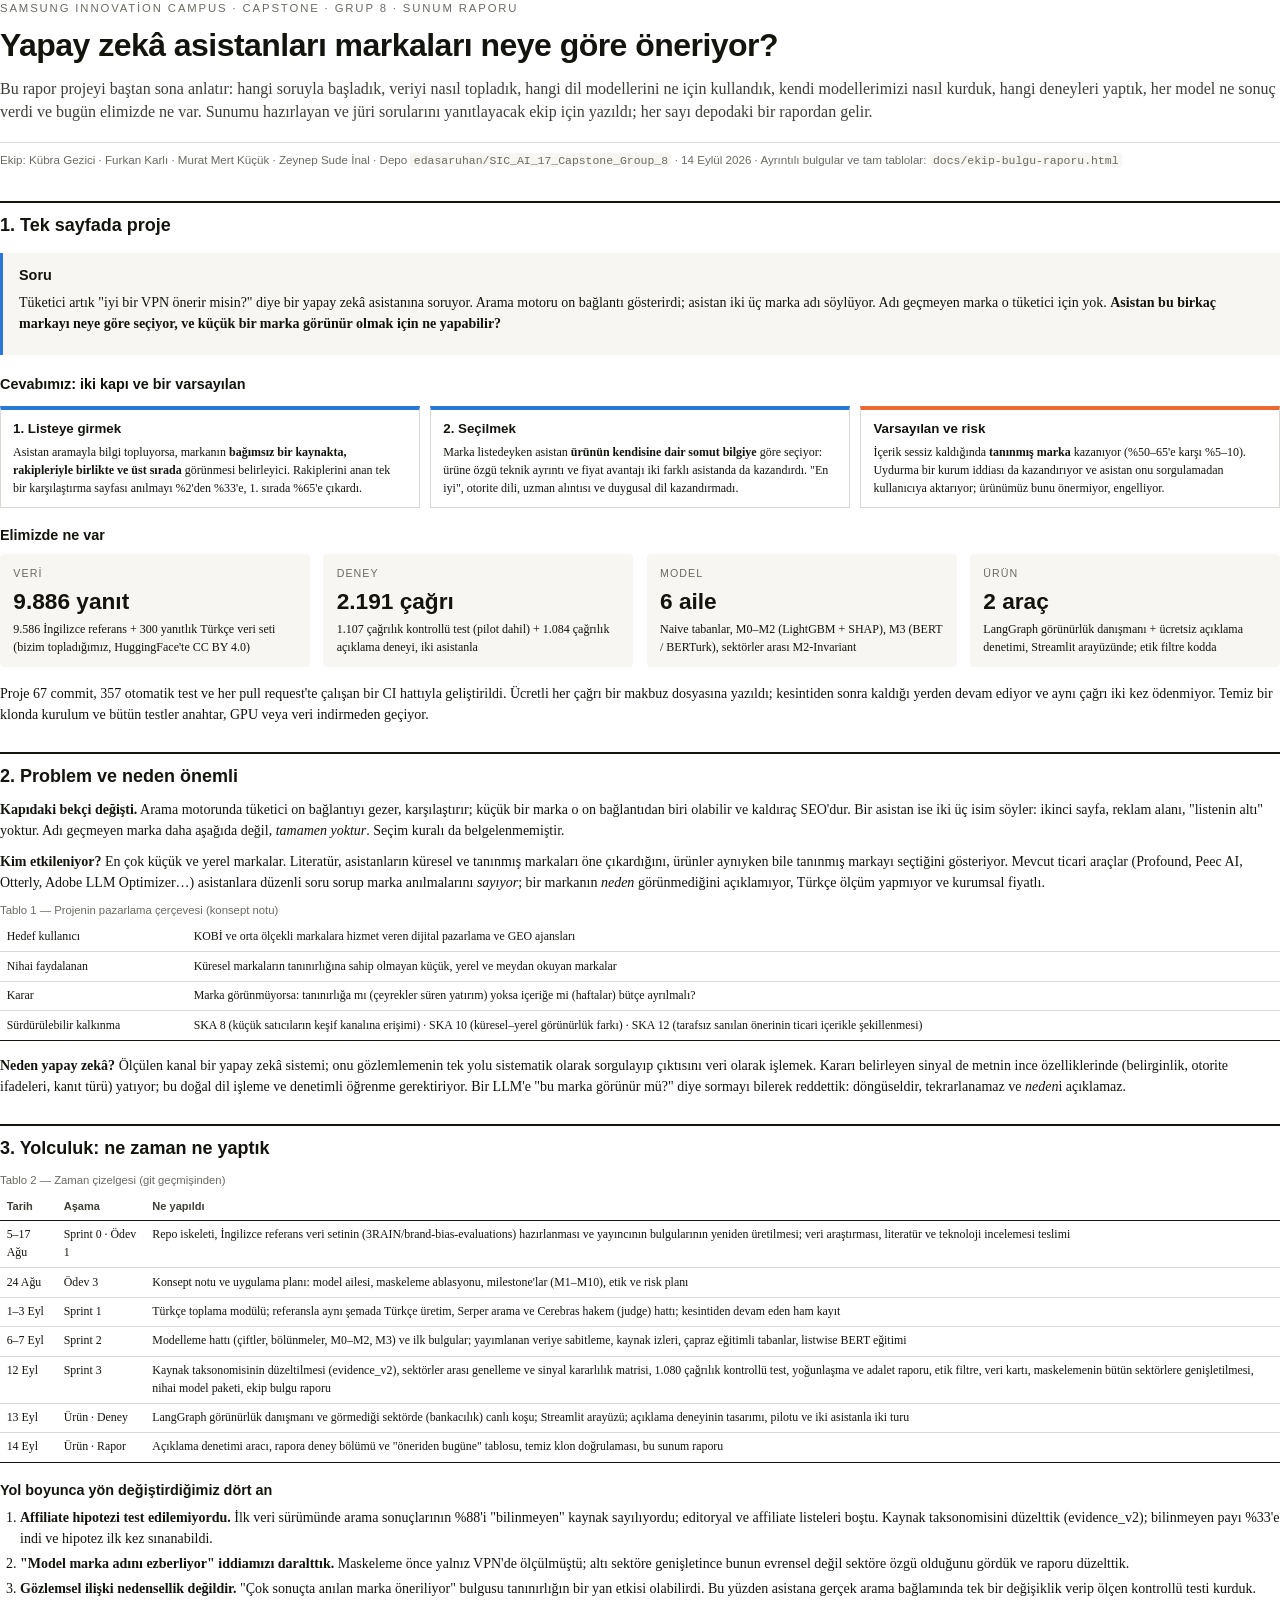
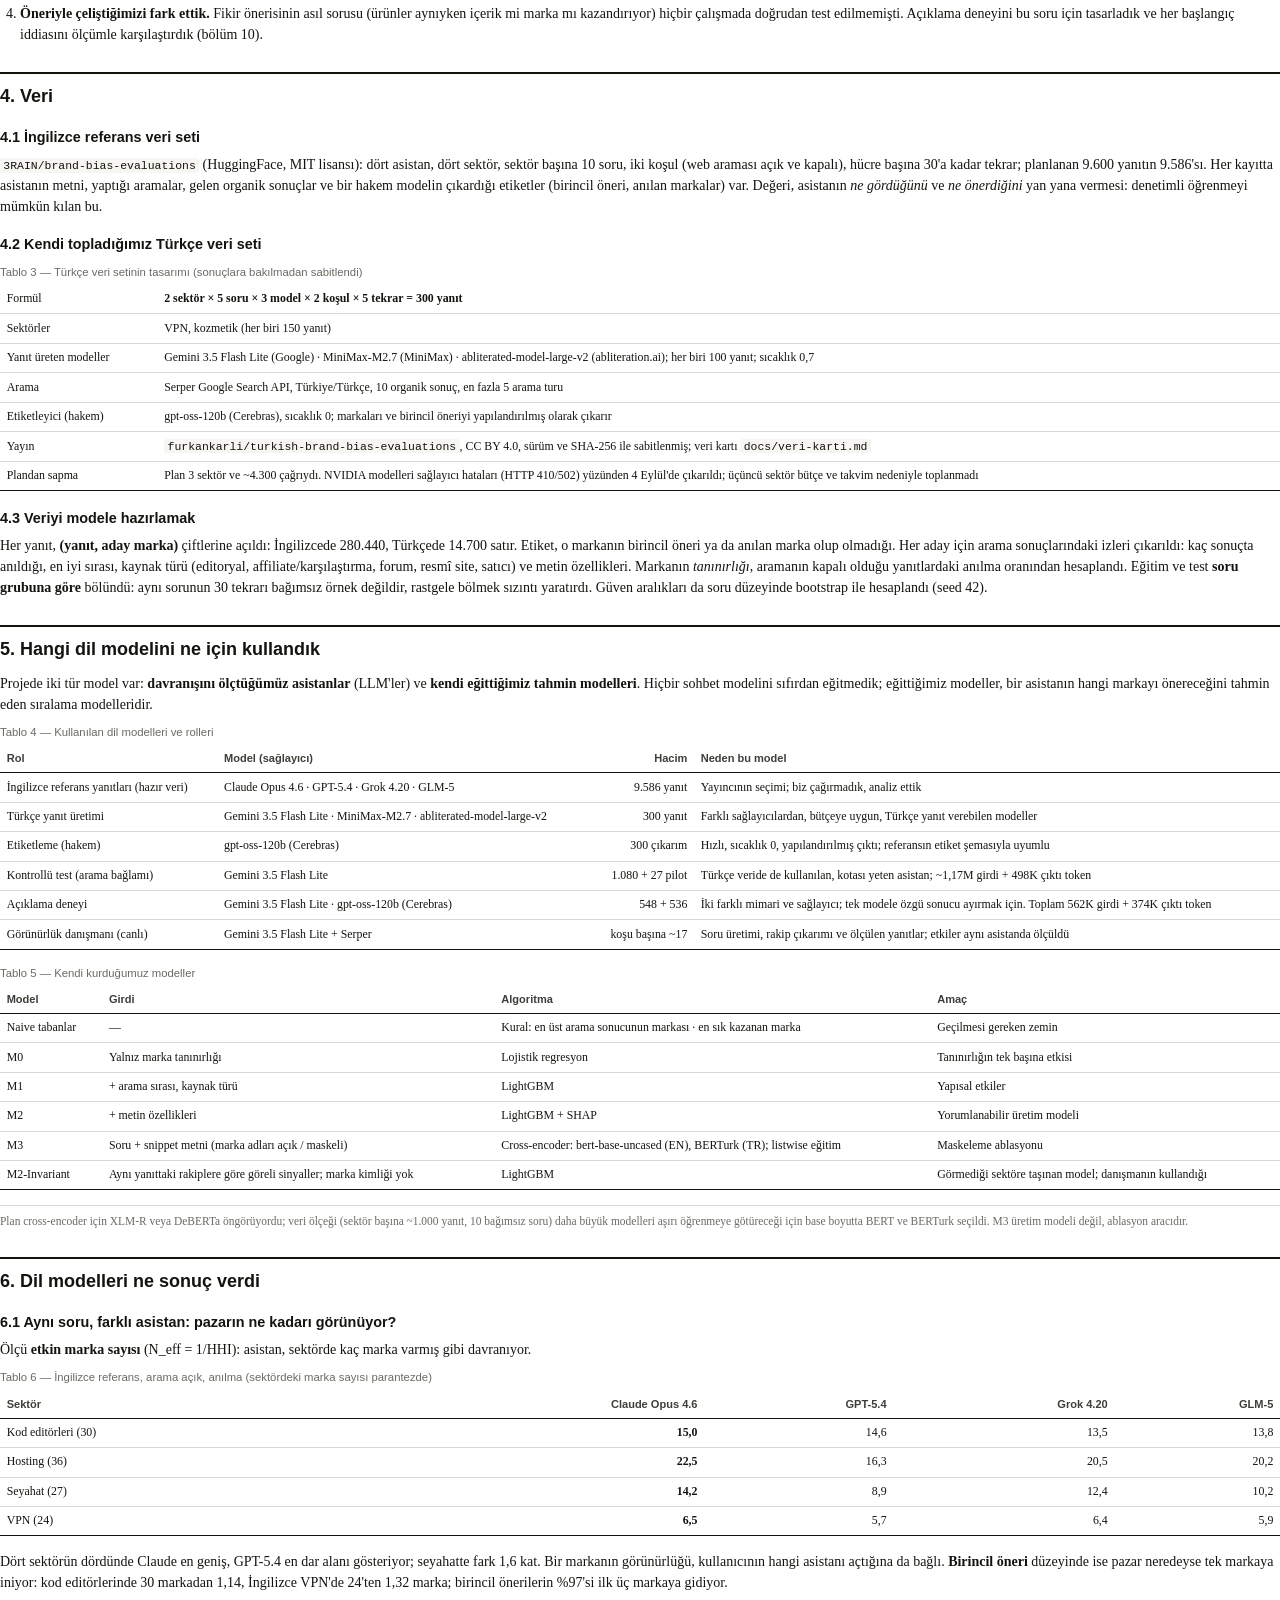
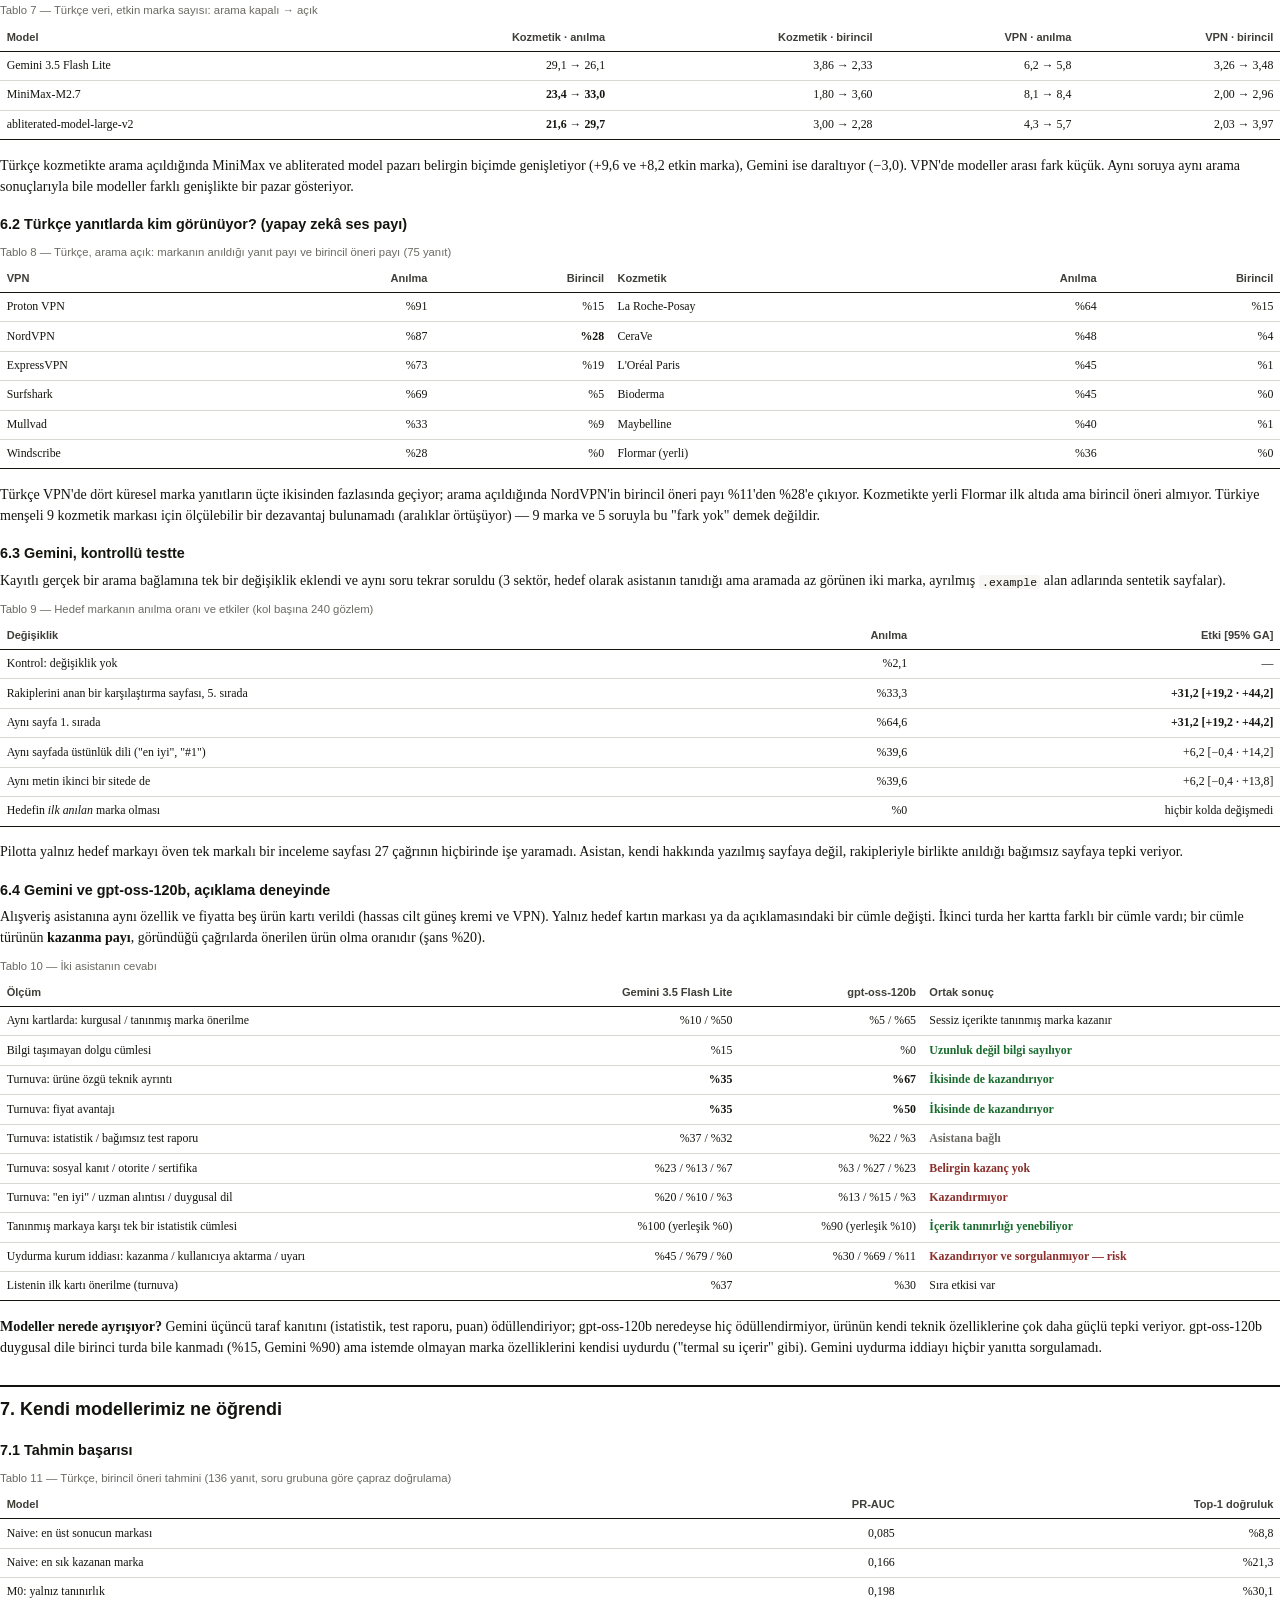
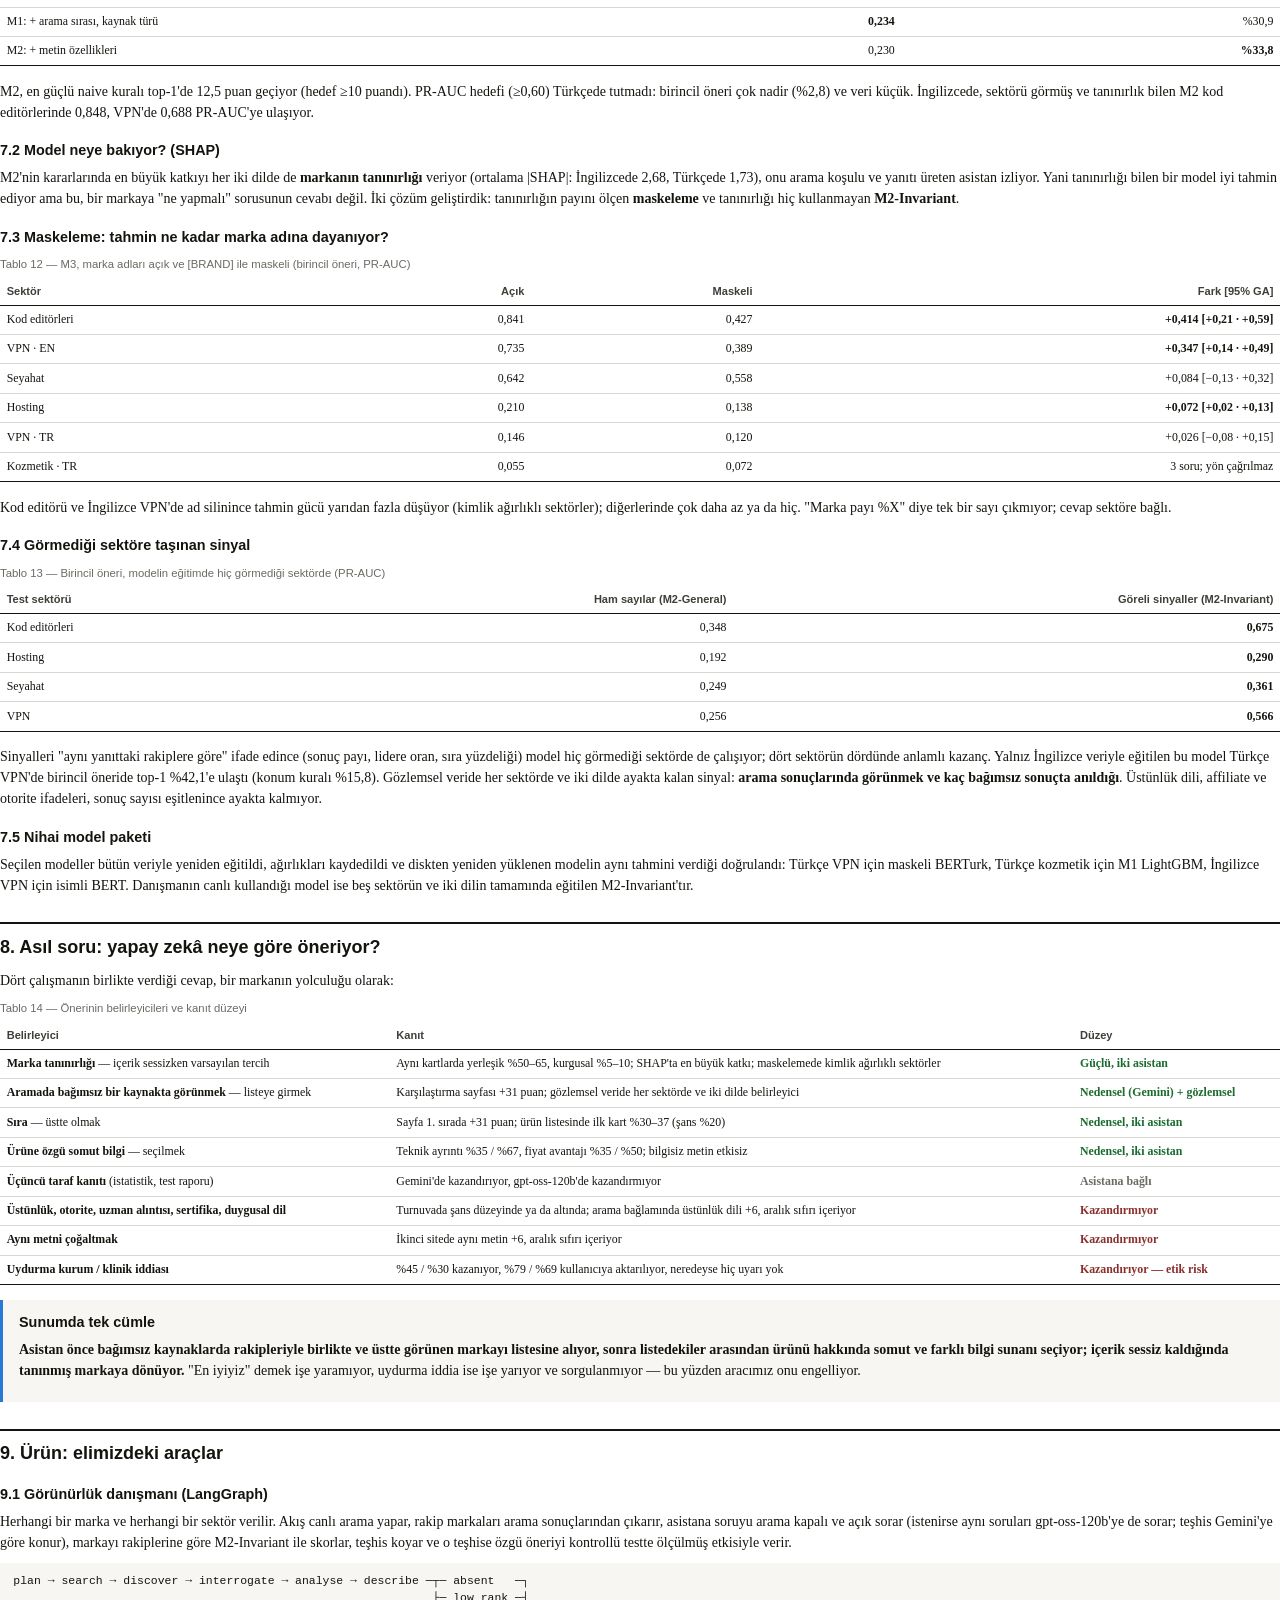
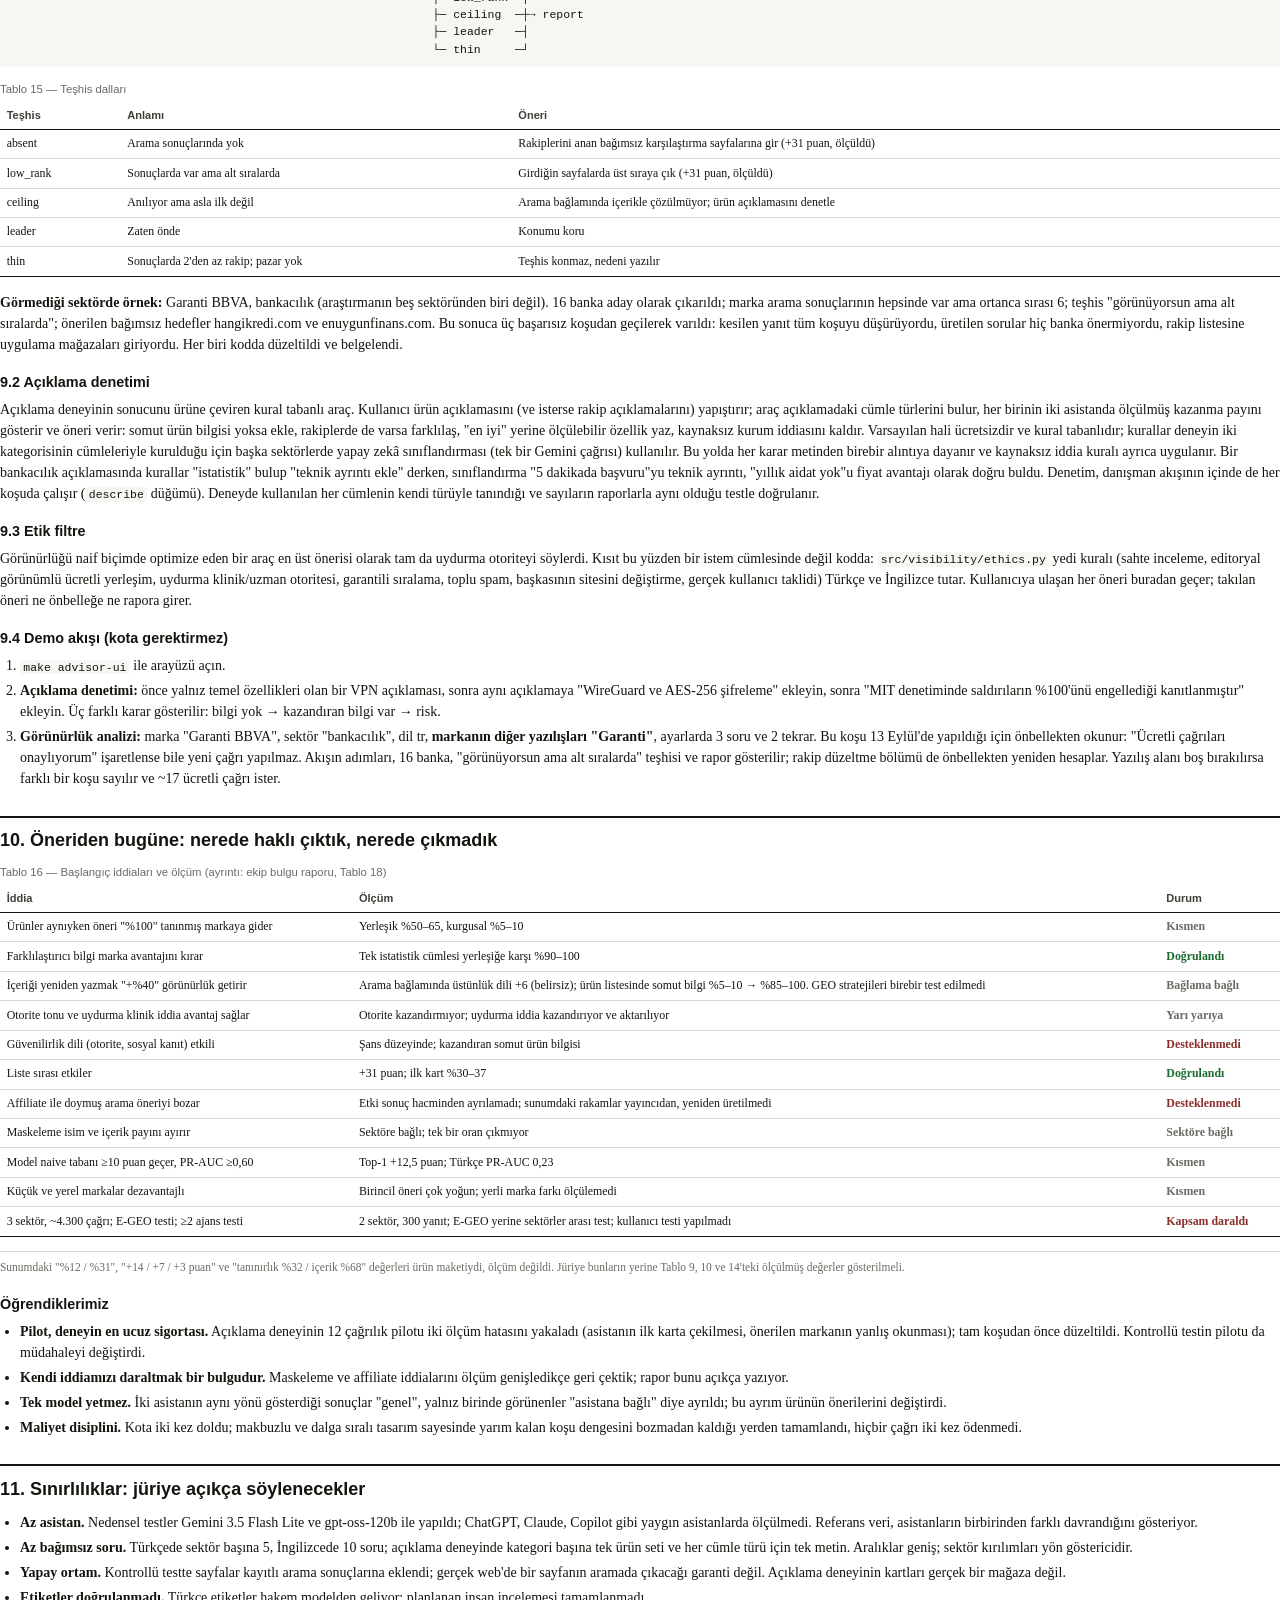
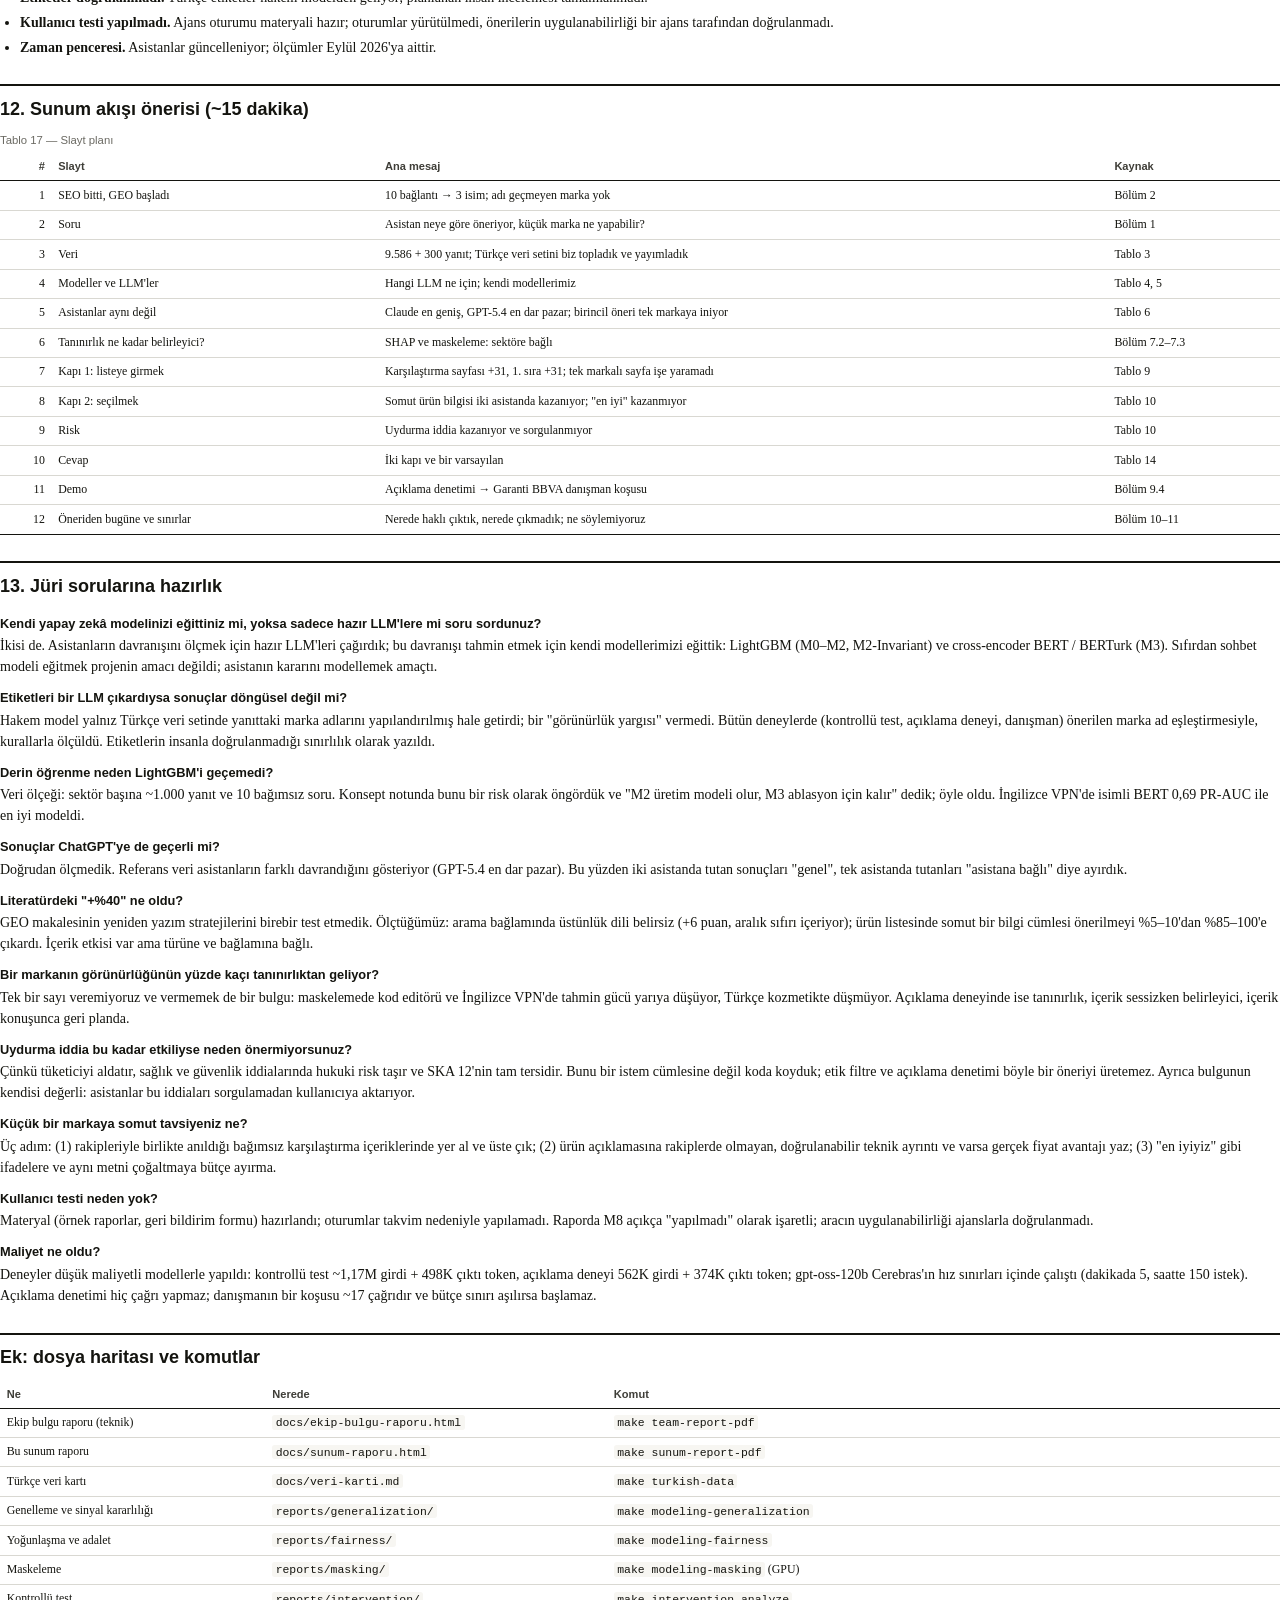
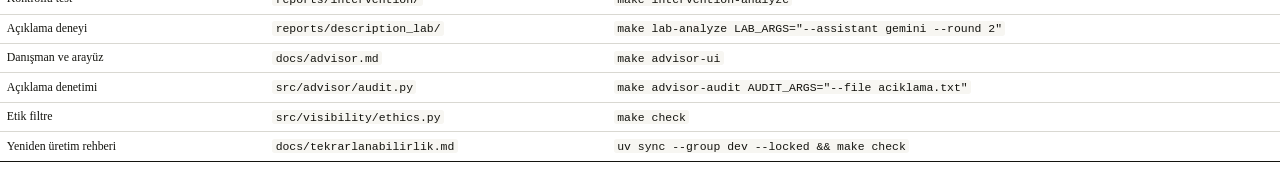
==== commit 4fd049fd: "feat(advisor): audit descriptions in any sector, ask a second assistant, redesign the interface Four" ====
--- a/docs/sunum-raporu.html
+++ b/docs/sunum-raporu.html
@@ -119,7 +119,7 @@
 </div>
 
 <p>
-  Proje 67 commit, 343 otomatik test ve her pull request'te çalışan bir CI hattıyla geliştirildi.
+  Proje 67 commit, 357 otomatik test ve her pull request'te çalışan bir CI hattıyla geliştirildi.
   Ücretli her çağrı bir makbuz dosyasına yazıldı; kesintiden sonra kaldığı yerden devam ediyor ve
   aynı çağrı iki kez ödenmiyor. Temiz bir klonda kurulum ve bütün testler anahtar, GPU veya veri
   indirmeden geçiyor.
@@ -516,14 +516,14 @@
 <h3>9.1 Görünürlük danışmanı (LangGraph)</h3>
 <p>
   Herhangi bir marka ve herhangi bir sektör verilir. Akış canlı arama yapar, rakip markaları arama
-  sonuçlarından çıkarır, asistana soruyu arama kapalı ve açık sorar, markayı rakiplerine göre M2-Invariant
+  sonuçlarından çıkarır, asistana soruyu arama kapalı ve açık sorar (istenirse aynı soruları gpt-oss-120b'ye de sorar; teşhis Gemini'ye göre konur), markayı rakiplerine göre M2-Invariant
   ile skorlar, teşhis koyar ve o teşhise özgü öneriyi kontrollü testte ölçülmüş etkisiyle verir.
 </p>
-<div class="flow">plan → search → discover → interrogate → analyse ─┬─ absent   ─┐
-                                                  ├─ low_rank ─┤
-                                                  ├─ ceiling  ─┼→ report
-                                                  ├─ leader   ─┤
-                                                  └─ thin     ─┘</div>
+<div class="flow">plan → search → discover → interrogate → analyse → describe ─┬─ absent   ─┐
+                                                             ├─ low_rank ─┤
+                                                             ├─ ceiling  ─┼→ report
+                                                             ├─ leader   ─┤
+                                                             └─ thin     ─┘</div>
 <div class="tblock">
   <div class="tcap">Tablo 15 — Teşhis dalları</div>
   <table>
@@ -546,13 +546,12 @@
   belgelendi.
 </p>
 
-<h3>9.2 Açıklama denetimi (ücretsiz)</h3>
+<h3>9.2 Açıklama denetimi</h3>
 <p>
   Açıklama deneyinin sonucunu ürüne çeviren kural tabanlı araç. Kullanıcı ürün açıklamasını (ve isterse
   rakip açıklamalarını) yapıştırır; araç açıklamadaki cümle türlerini bulur, her birinin iki asistanda
   ölçülmüş kazanma payını gösterir ve öneri verir: somut ürün bilgisi yoksa ekle, rakiplerde de varsa
-  farklılaş, "en iyi" yerine ölçülebilir özellik yaz, kaynaksız kurum iddiasını kaldır. API çağrısı ve model
-  gerekmez. Deneyde kullanılan her cümlenin kendi türüyle tanındığı ve sayıların raporlarla aynı olduğu
+  farklılaş, "en iyi" yerine ölçülebilir özellik yaz, kaynaksız kurum iddiasını kaldır. Varsayılan hali ücretsizdir ve kural tabanlıdır; kurallar deneyin iki kategorisinin cümleleriyle kurulduğu için başka sektörlerde yapay zekâ sınıflandırması (tek bir Gemini çağrısı) kullanılır. Bu yolda her karar metinden birebir alıntıya dayanır ve kaynaksız iddia kuralı ayrıca uygulanır. Bir bankacılık açıklamasında kurallar "istatistik" bulup "teknik ayrıntı ekle" derken, sınıflandırma "5 dakikada başvuru"yu teknik ayrıntı, "yıllık aidat yok"u fiyat avantajı olarak doğru buldu. Denetim, danışman akışının içinde de her koşuda çalışır (<code>describe</code> düğümü). Deneyde kullanılan her cümlenin kendi türüyle tanındığı ve sayıların raporlarla aynı olduğu
   testle doğrulanır.
 </p>
 
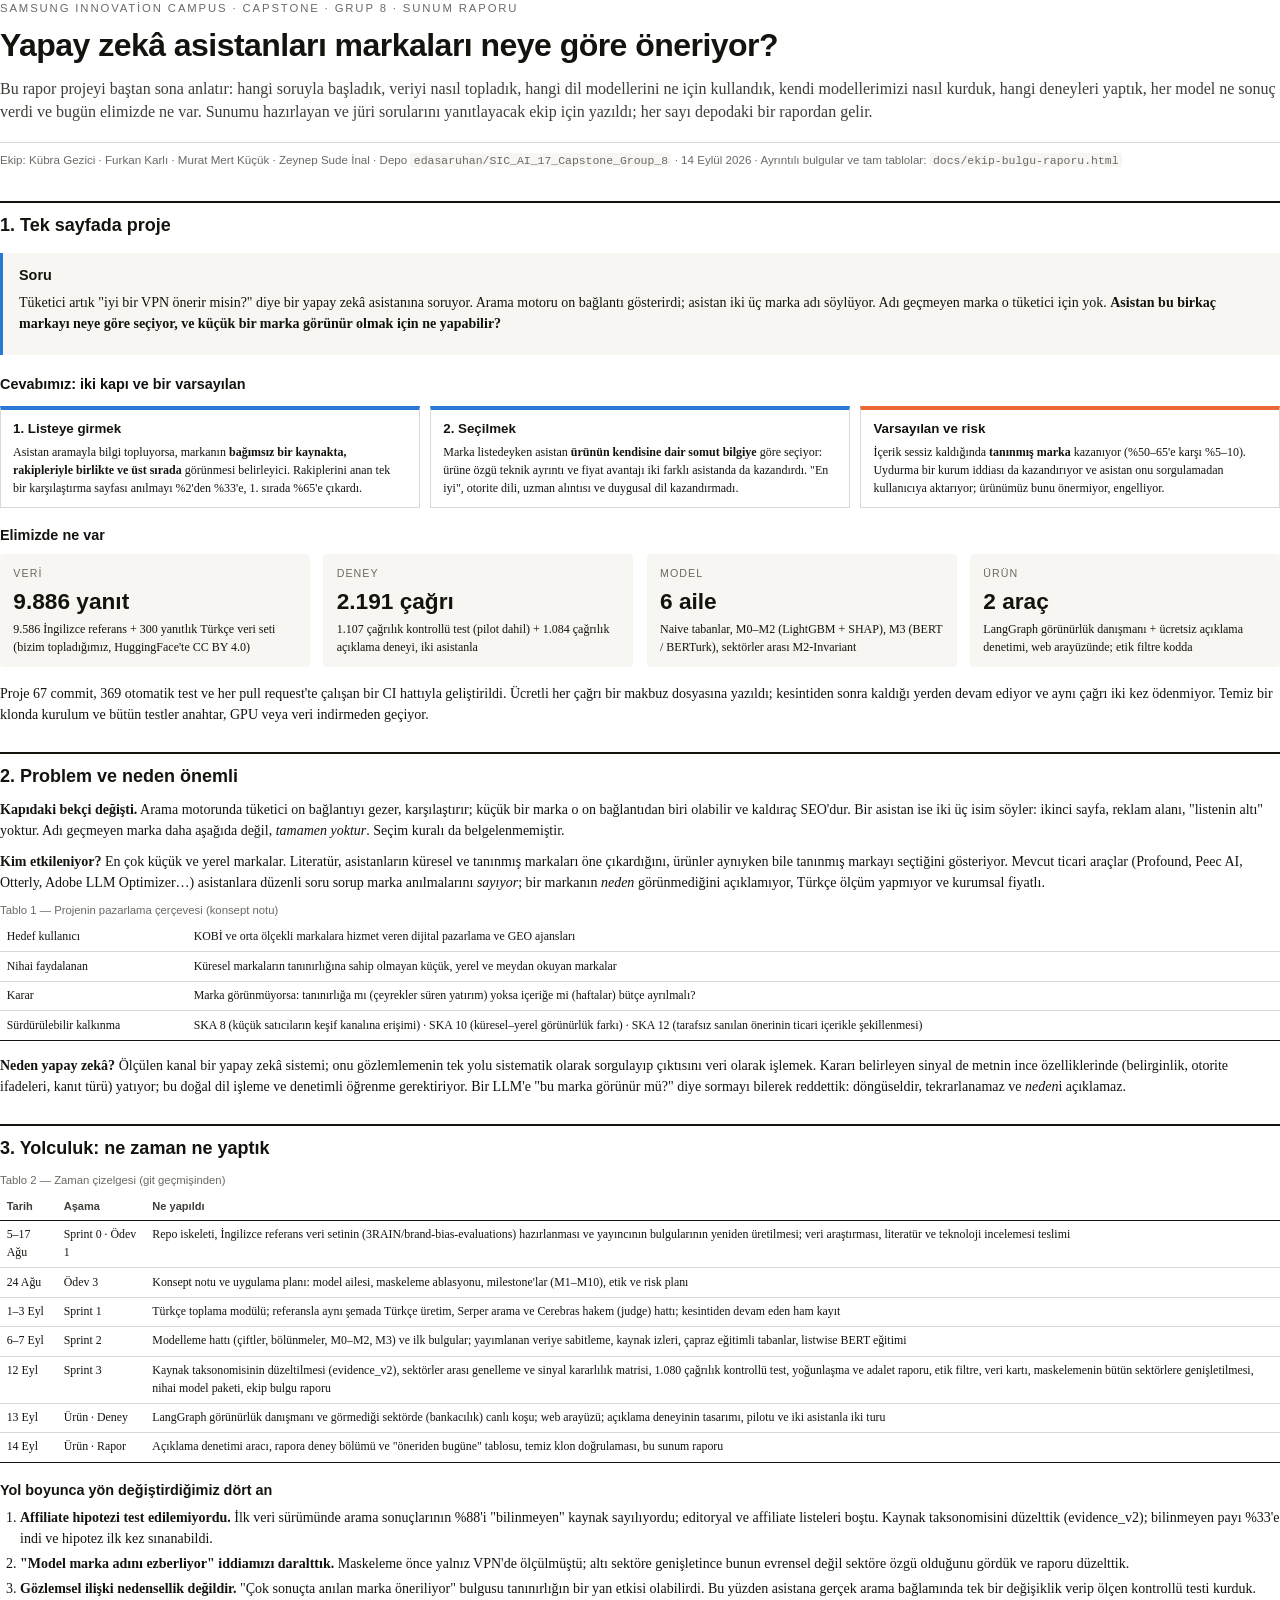
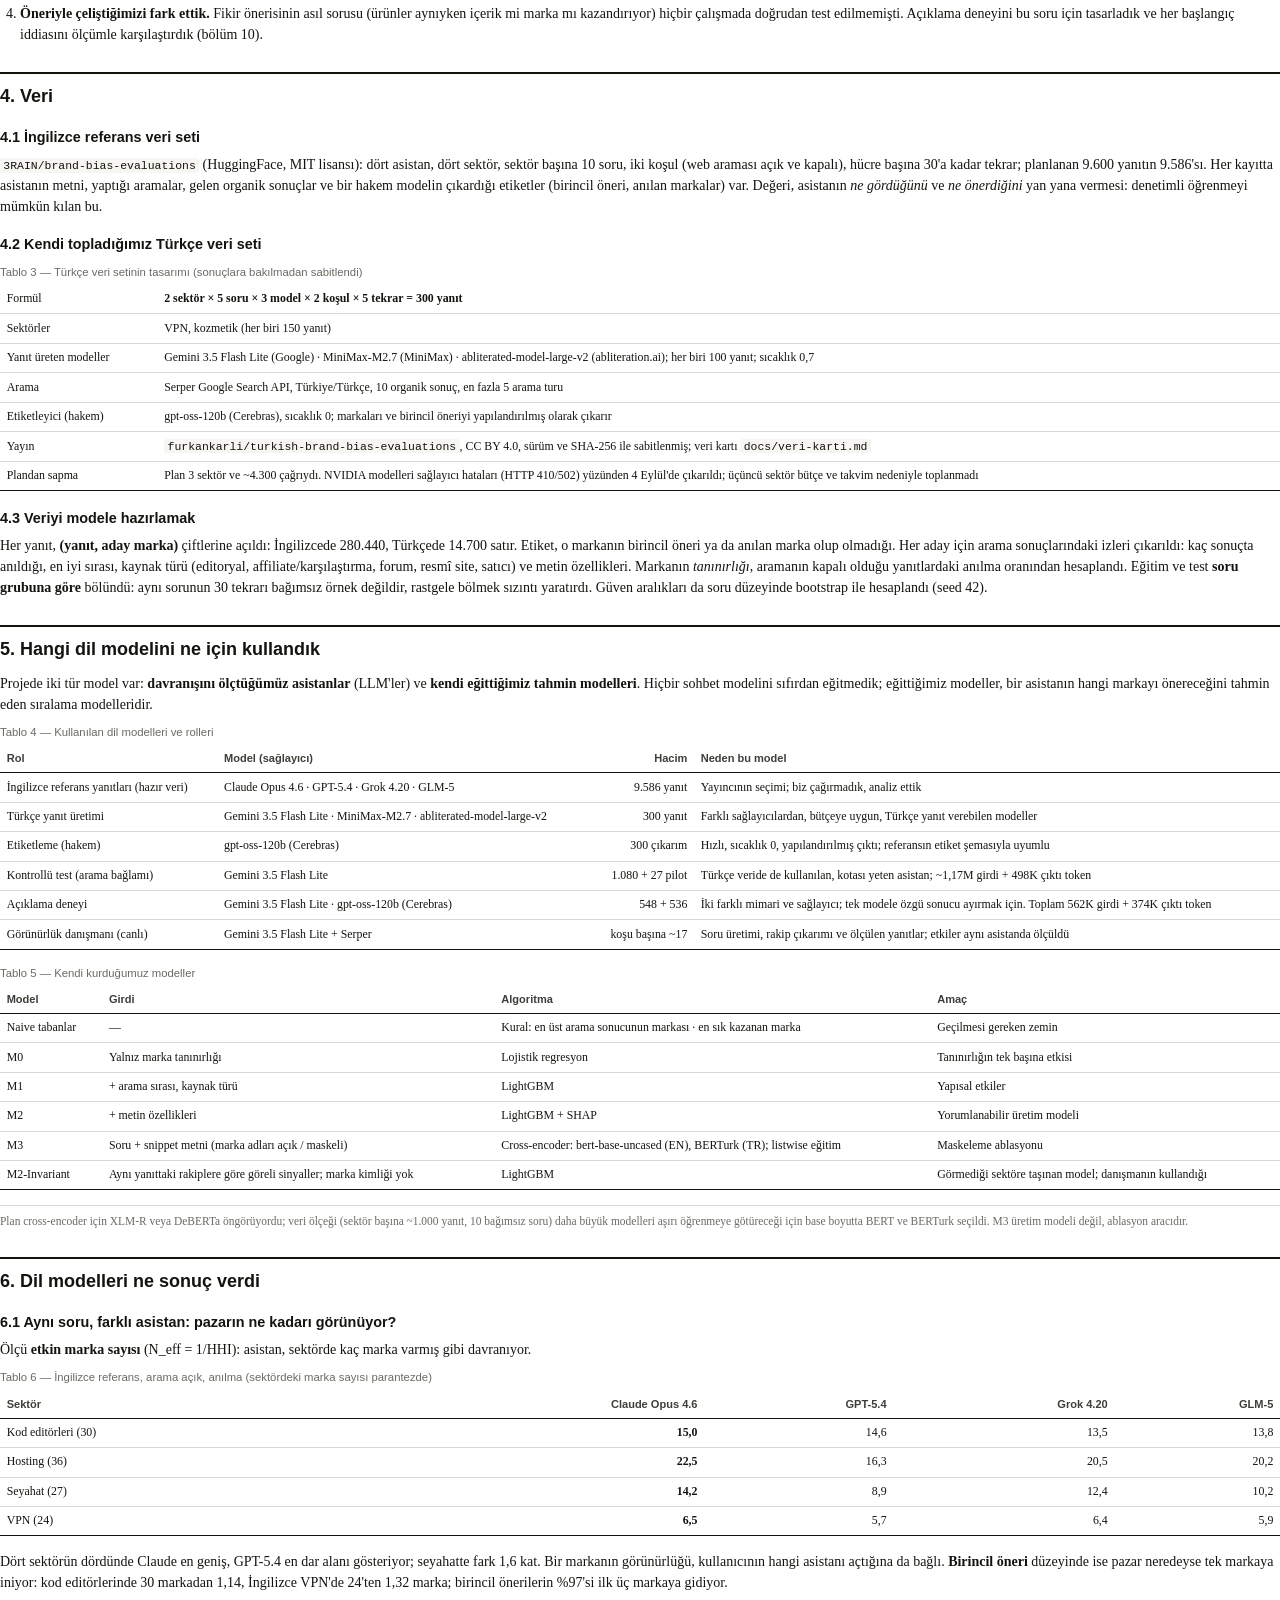
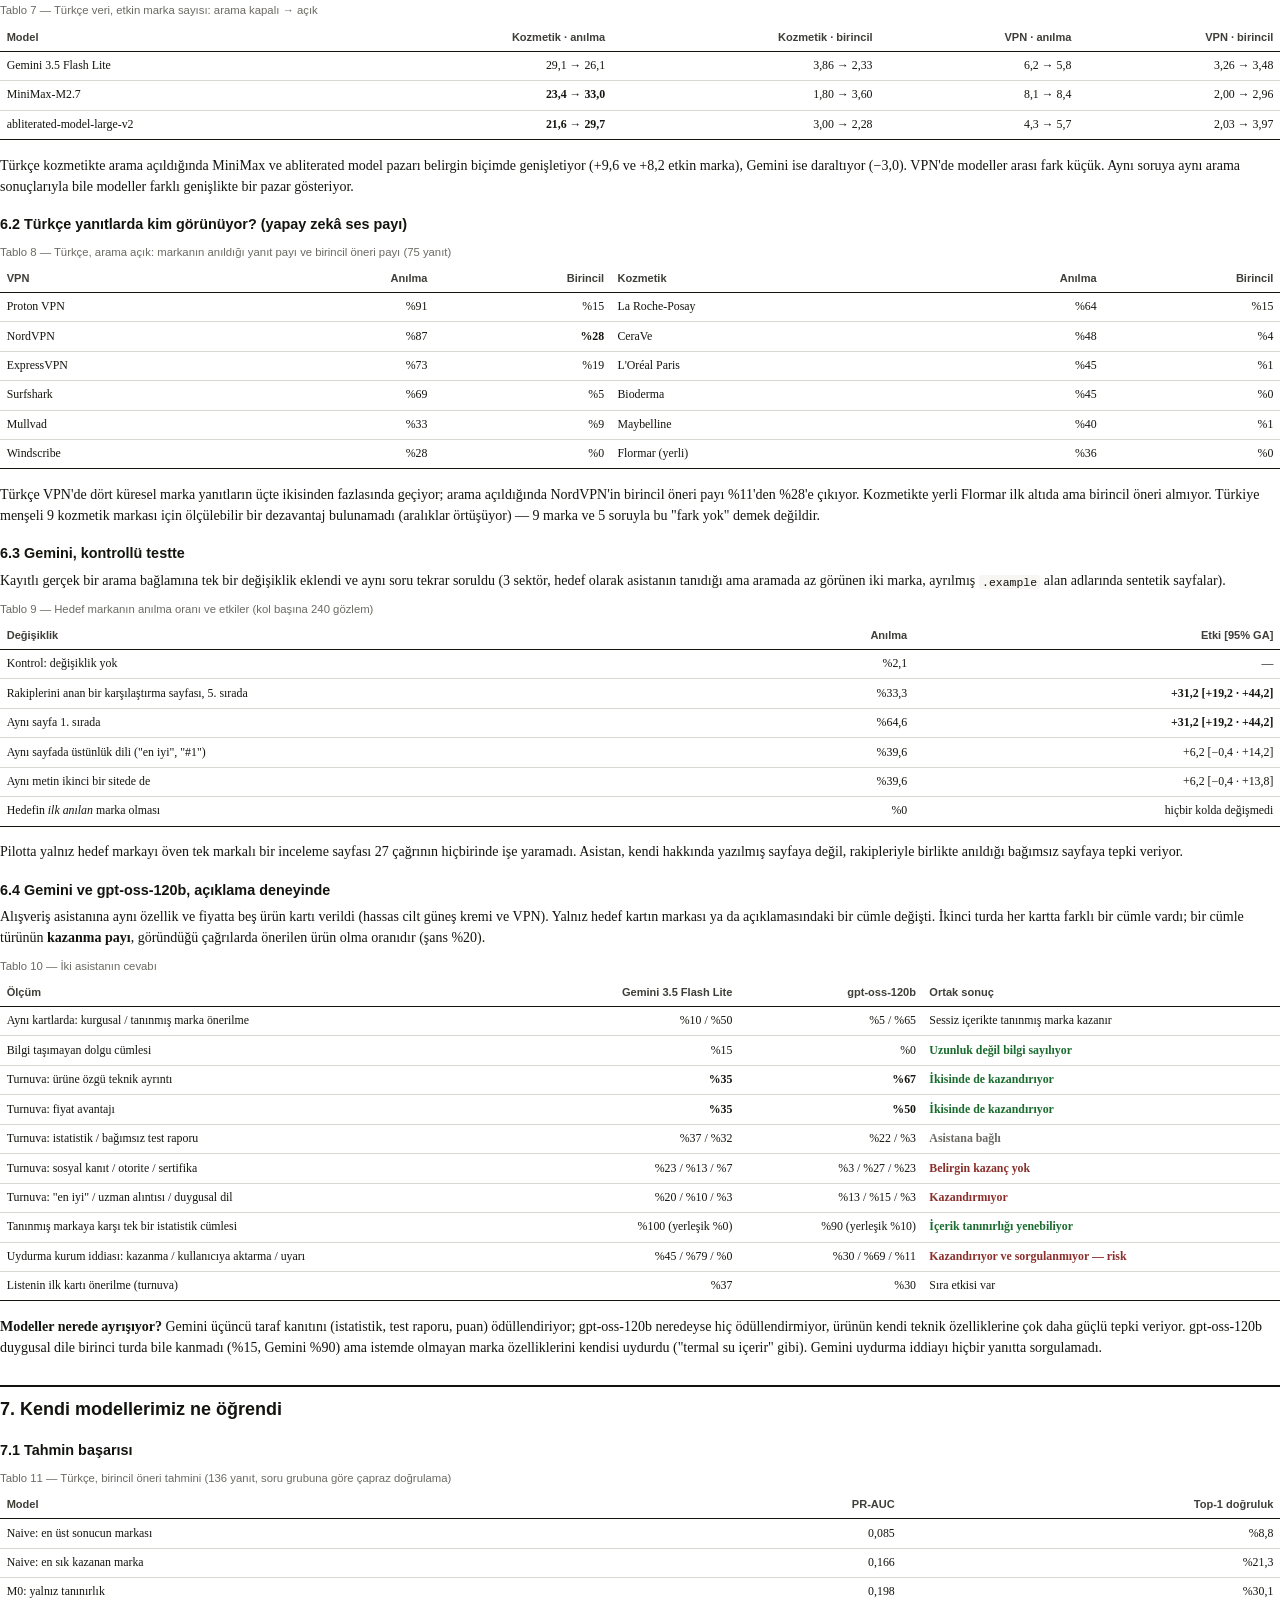
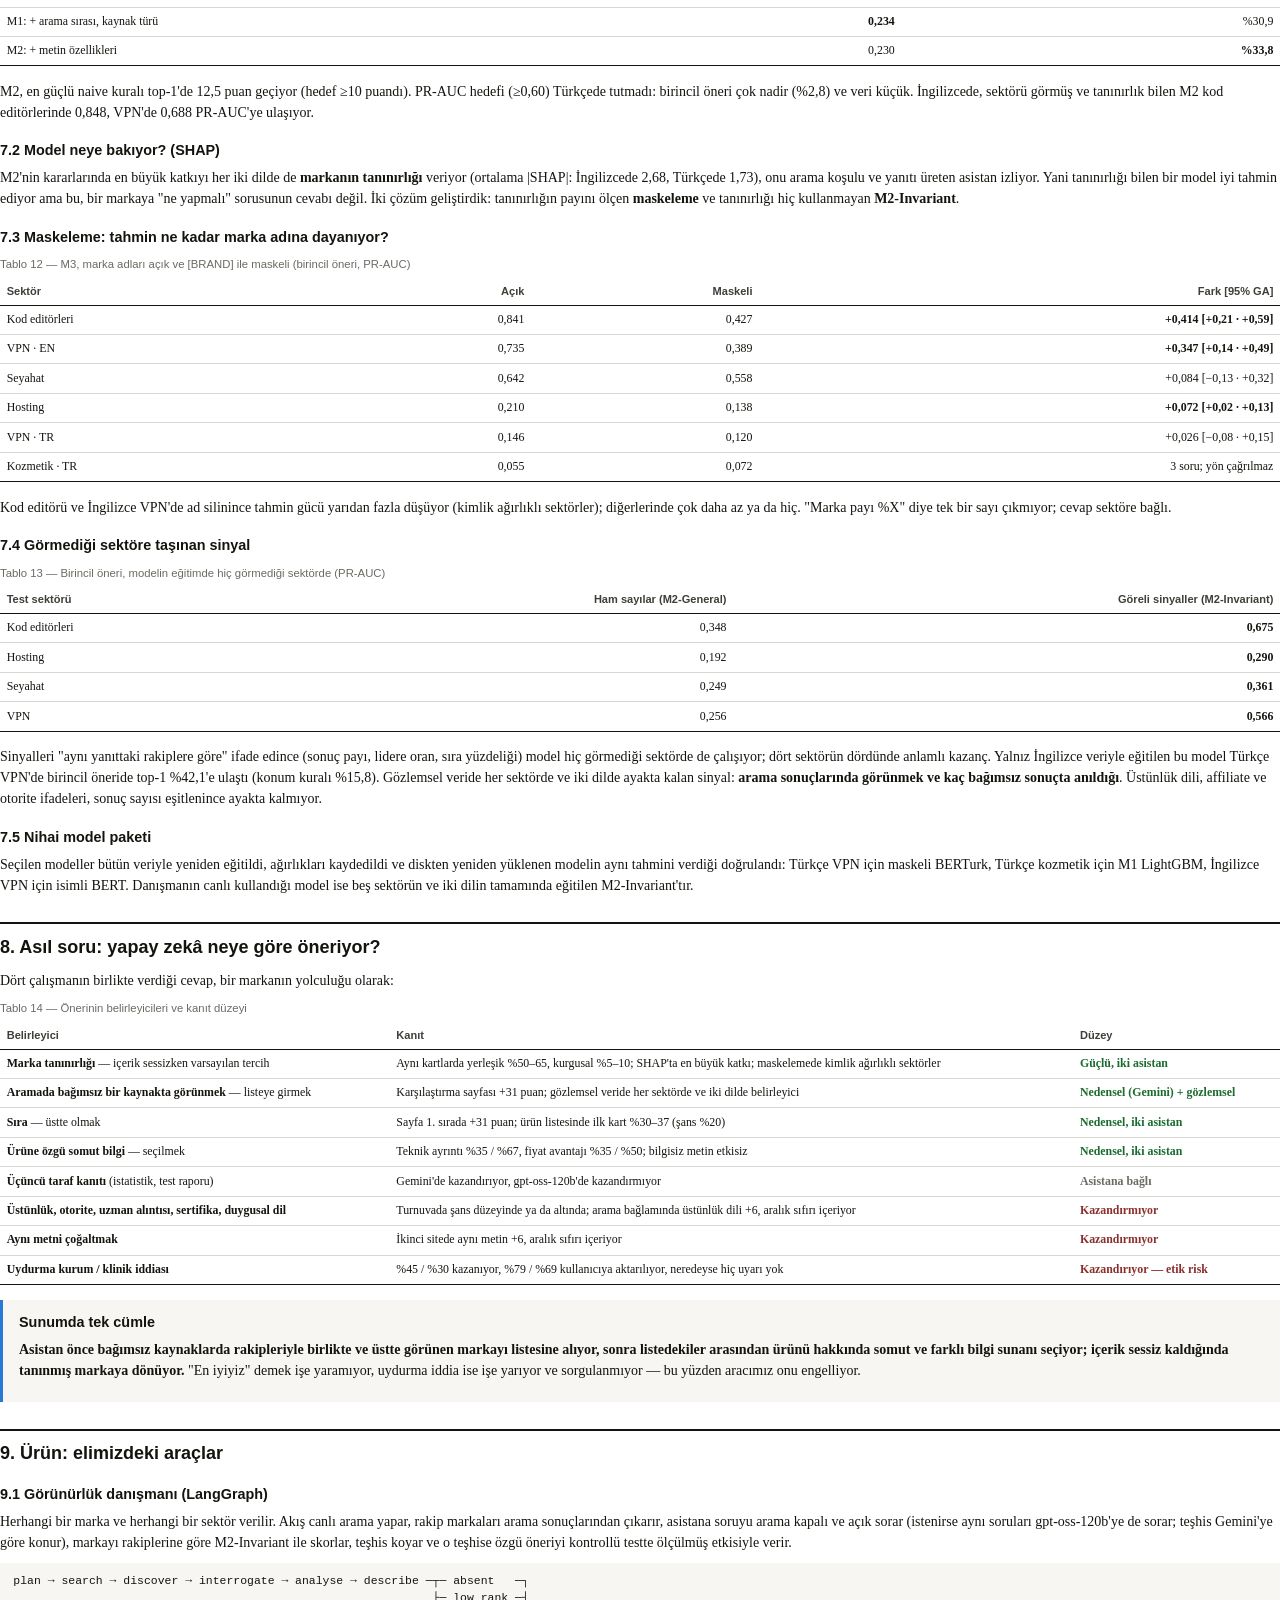
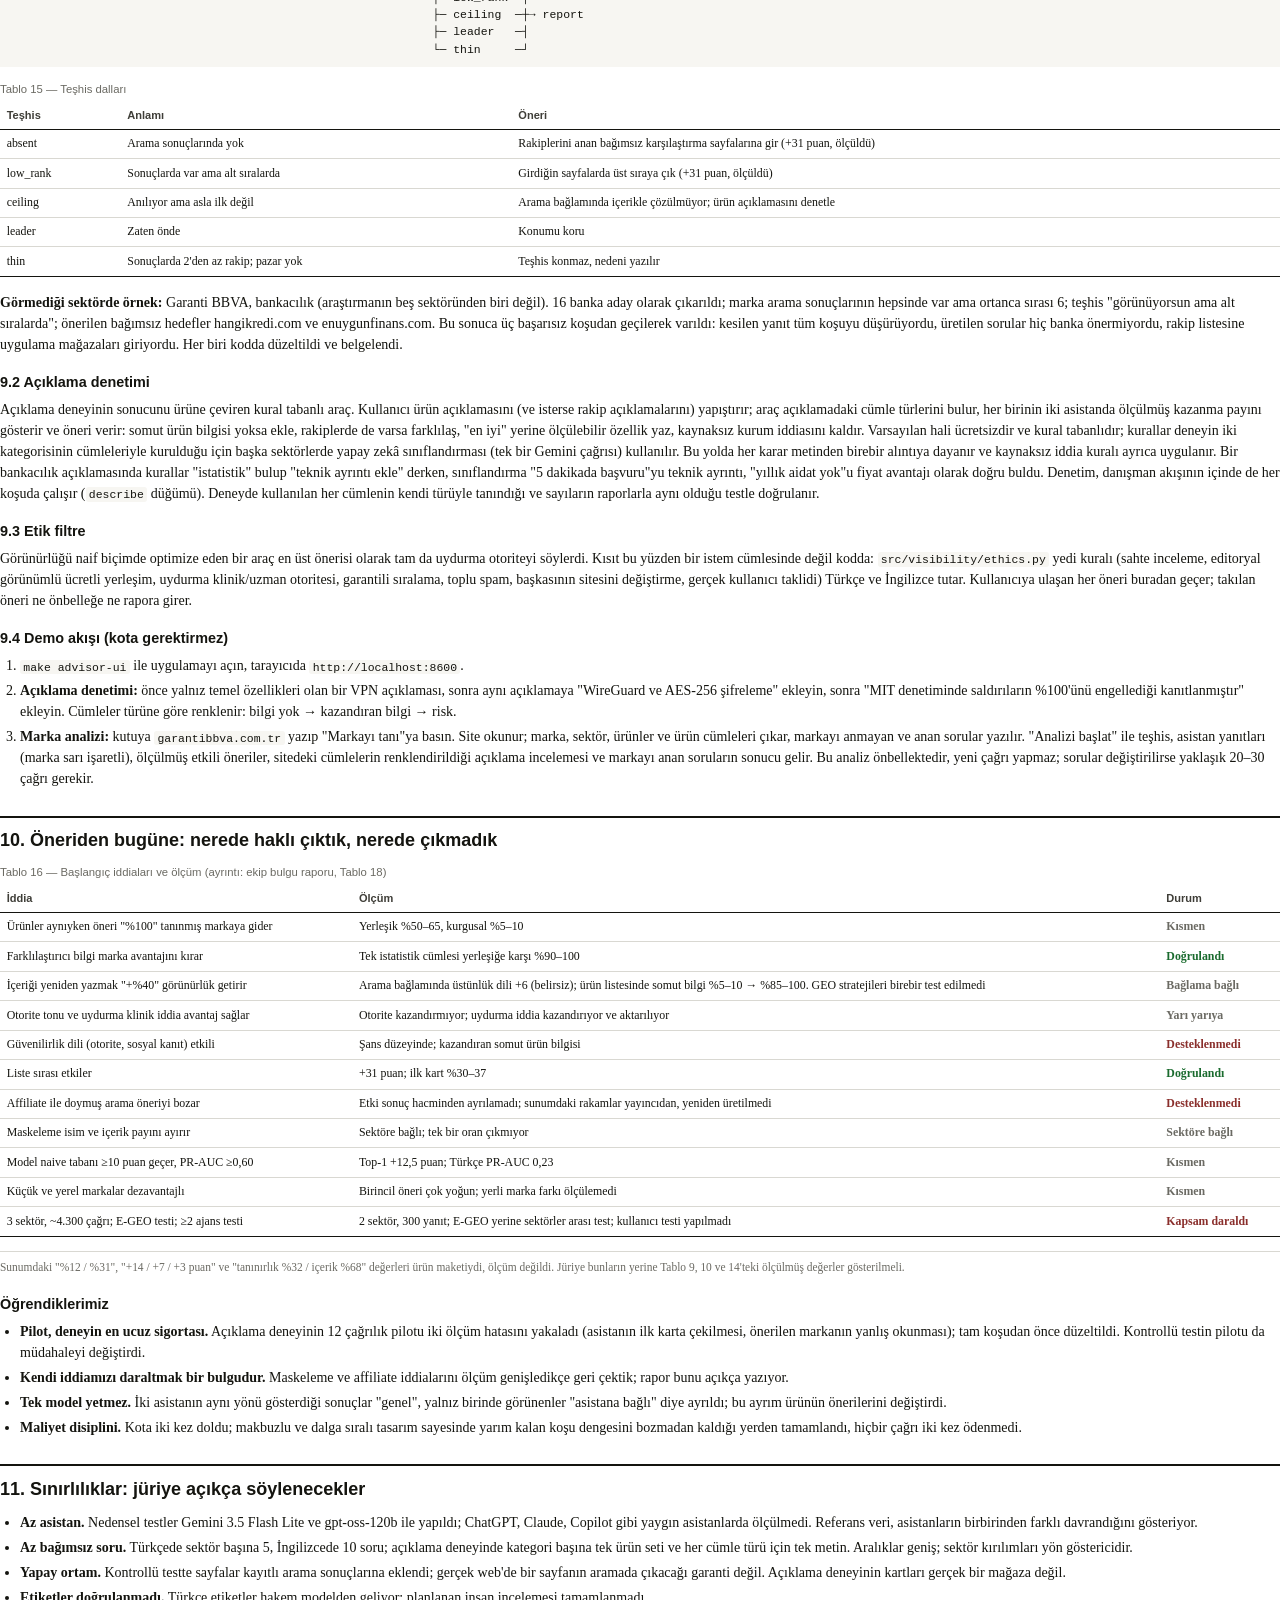
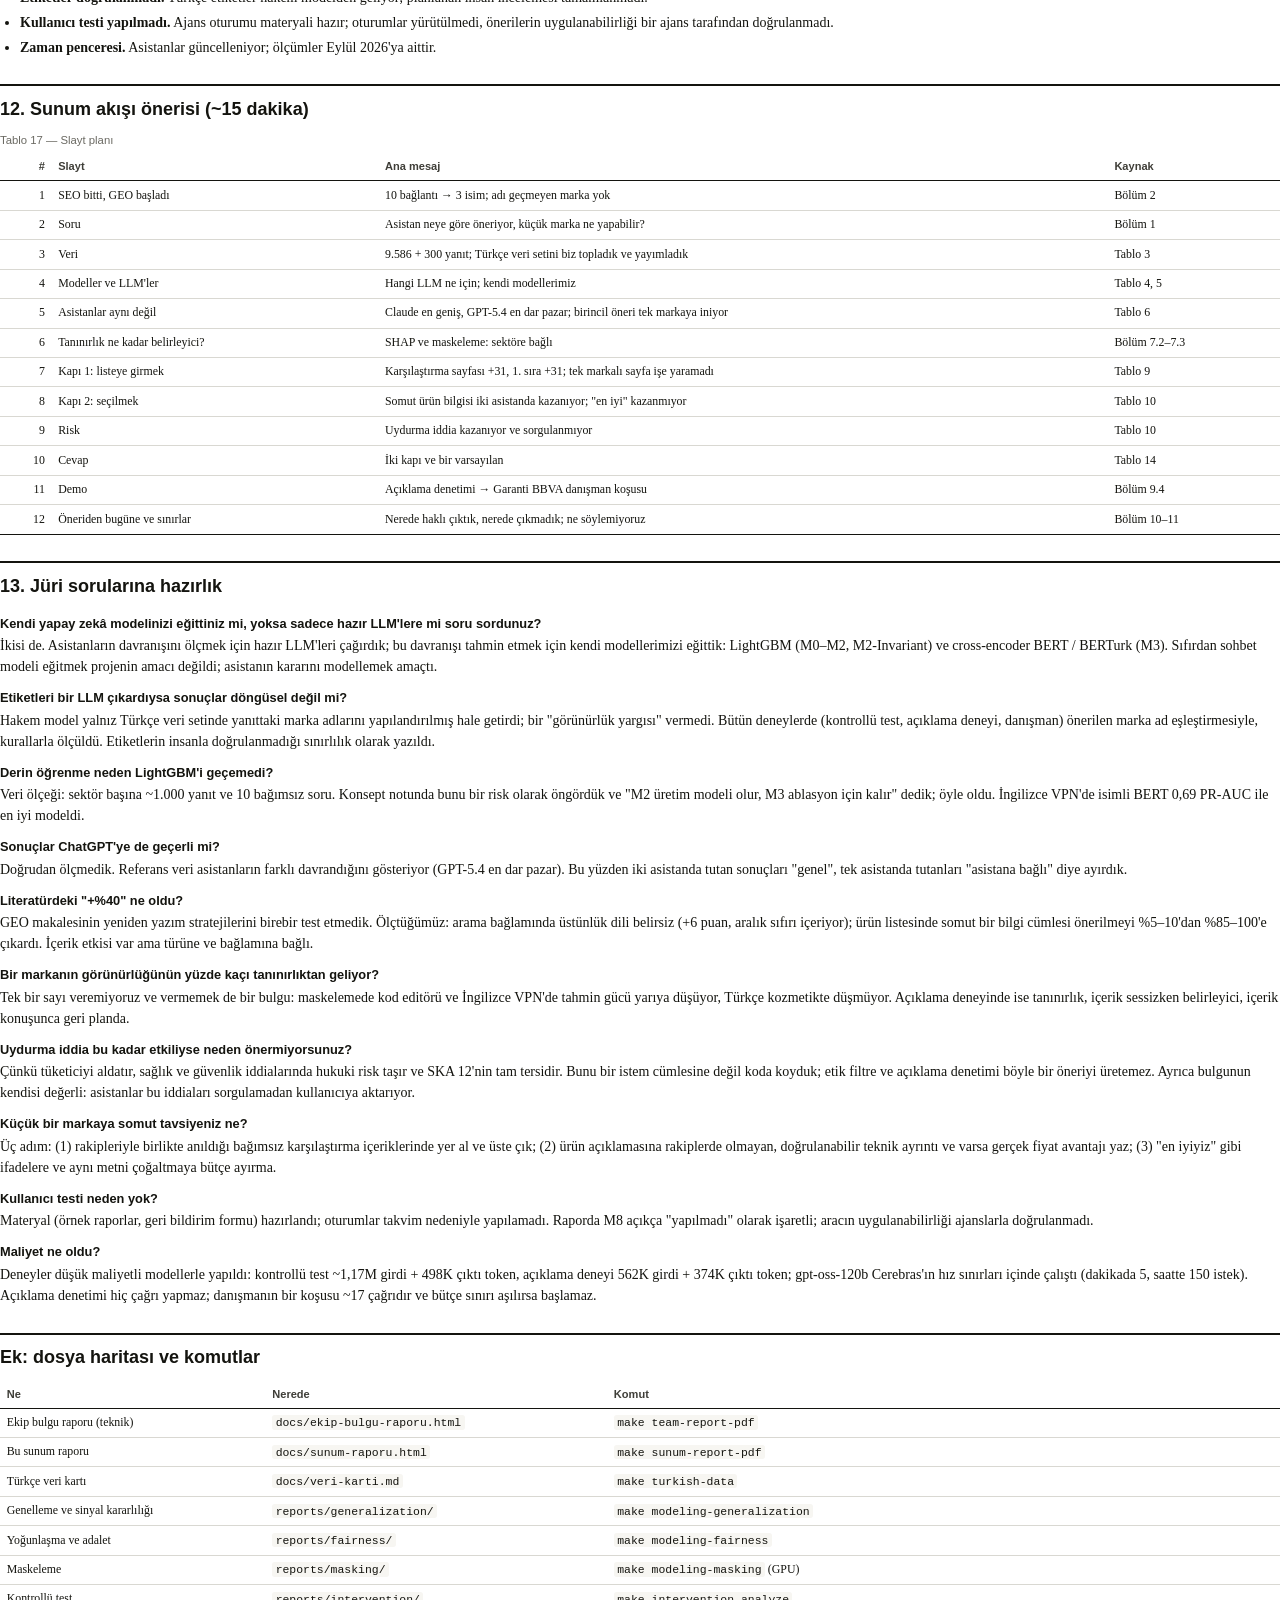
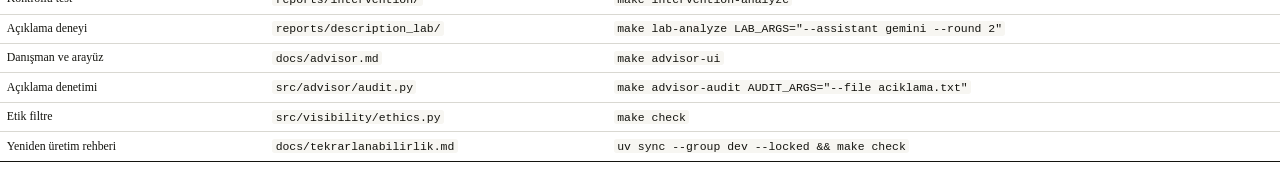
==== commit b04ca23c: "feat(advisor): replace the Streamlit page with a web app that starts from the brand's website The St" ====
--- a/docs/sunum-raporu.html
+++ b/docs/sunum-raporu.html
@@ -115,11 +115,11 @@
   <div class="card"><div class="label">Veri</div><div class="big">9.886 yanıt</div><p>9.586 İngilizce referans + 300 yanıtlık Türkçe veri seti (bizim topladığımız, HuggingFace'te CC BY 4.0)</p></div>
   <div class="card"><div class="label">Deney</div><div class="big">2.191 çağrı</div><p>1.107 çağrılık kontrollü test (pilot dahil) + 1.084 çağrılık açıklama deneyi, iki asistanla</p></div>
   <div class="card"><div class="label">Model</div><div class="big">6 aile</div><p>Naive tabanlar, M0–M2 (LightGBM + SHAP), M3 (BERT / BERTurk), sektörler arası M2-Invariant</p></div>
-  <div class="card"><div class="label">Ürün</div><div class="big">2 araç</div><p>LangGraph görünürlük danışmanı + ücretsiz açıklama denetimi, Streamlit arayüzünde; etik filtre kodda</p></div>
-</div>
-
-<p>
-  Proje 67 commit, 357 otomatik test ve her pull request'te çalışan bir CI hattıyla geliştirildi.
+  <div class="card"><div class="label">Ürün</div><div class="big">2 araç</div><p>LangGraph görünürlük danışmanı + ücretsiz açıklama denetimi, web arayüzünde; etik filtre kodda</p></div>
+</div>
+
+<p>
+  Proje 67 commit, 369 otomatik test ve her pull request'te çalışan bir CI hattıyla geliştirildi.
   Ücretli her çağrı bir makbuz dosyasına yazıldı; kesintiden sonra kaldığı yerden devam ediyor ve
   aynı çağrı iki kez ödenmiyor. Temiz bir klonda kurulum ve bütün testler anahtar, GPU veya veri
   indirmeden geçiyor.
@@ -172,7 +172,7 @@
     <tr><td>1–3 Eyl</td><td>Sprint 1</td><td>Türkçe toplama modülü; referansla aynı şemada Türkçe üretim, Serper arama ve Cerebras hakem (judge) hattı; kesintiden devam eden ham kayıt</td></tr>
     <tr><td>6–7 Eyl</td><td>Sprint 2</td><td>Modelleme hattı (çiftler, bölünmeler, M0–M2, M3) ve ilk bulgular; yayımlanan veriye sabitleme, kaynak izleri, çapraz eğitimli tabanlar, listwise BERT eğitimi</td></tr>
     <tr><td>12 Eyl</td><td>Sprint 3</td><td>Kaynak taksonomisinin düzeltilmesi (evidence_v2), sektörler arası genelleme ve sinyal kararlılık matrisi, 1.080 çağrılık kontrollü test, yoğunlaşma ve adalet raporu, etik filtre, veri kartı, maskelemenin bütün sektörlere genişletilmesi, nihai model paketi, ekip bulgu raporu</td></tr>
-    <tr><td>13 Eyl</td><td>Ürün · Deney</td><td>LangGraph görünürlük danışmanı ve görmediği sektörde (bankacılık) canlı koşu; Streamlit arayüzü; açıklama deneyinin tasarımı, pilotu ve iki asistanla iki turu</td></tr>
+    <tr><td>13 Eyl</td><td>Ürün · Deney</td><td>LangGraph görünürlük danışmanı ve görmediği sektörde (bankacılık) canlı koşu; web arayüzü; açıklama deneyinin tasarımı, pilotu ve iki asistanla iki turu</td></tr>
     <tr><td>14 Eyl</td><td>Ürün · Rapor</td><td>Açıklama denetimi aracı, rapora deney bölümü ve "öneriden bugüne" tablosu, temiz klon doğrulaması, bu sunum raporu</td></tr>
   </tbody>
   </table>
@@ -566,12 +566,9 @@
 
 <h3>9.4 Demo akışı (kota gerektirmez)</h3>
 <ol>
-  <li><code>make advisor-ui</code> ile arayüzü açın.</li>
-  <li><strong>Açıklama denetimi:</strong> önce yalnız temel özellikleri olan bir VPN açıklaması, sonra aynı
-    açıklamaya "WireGuard ve AES-256 şifreleme" ekleyin, sonra "MIT denetiminde saldırıların %100'ünü
-    engellediği kanıtlanmıştır" ekleyin. Üç farklı karar gösterilir: bilgi yok → kazandıran bilgi var →
-    risk.</li>
-  <li><strong>Görünürlük analizi:</strong> marka "Garanti BBVA", sektör "bankacılık", dil tr, <strong>markanın diğer yazılışları "Garanti"</strong>, ayarlarda 3 soru ve 2 tekrar. Bu koşu 13 Eylül'de yapıldığı için önbellekten okunur: "Ücretli çağrıları onaylıyorum" işaretlense bile yeni çağrı yapılmaz. Akışın adımları, 16 banka, "görünüyorsun ama alt sıralarda" teşhisi ve rapor gösterilir; rakip düzeltme bölümü de önbellekten yeniden hesaplar. Yazılış alanı boş bırakılırsa farklı bir koşu sayılır ve ~17 ücretli çağrı ister.</li>
+  <li><code>make advisor-ui</code> ile uygulamayı açın, tarayıcıda <code>http://localhost:8600</code>.</li>
+  <li><strong>Açıklama denetimi:</strong> önce yalnız temel özellikleri olan bir VPN açıklaması, sonra aynı açıklamaya "WireGuard ve AES-256 şifreleme" ekleyin, sonra "MIT denetiminde saldırıların %100'ünü engellediği kanıtlanmıştır" ekleyin. Cümleler türüne göre renklenir: bilgi yok → kazandıran bilgi → risk.</li>
+  <li><strong>Marka analizi:</strong> kutuya <code>garantibbva.com.tr</code> yazıp "Markayı tanı"ya basın. Site okunur; marka, sektör, ürünler ve ürün cümleleri çıkar, markayı anmayan ve anan sorular yazılır. "Analizi başlat" ile teşhis, asistan yanıtları (marka sarı işaretli), ölçülmüş etkili öneriler, sitedeki cümlelerin renklendirildiği açıklama incelemesi ve markayı anan soruların sonucu gelir. Bu analiz önbellektedir, yeni çağrı yapmaz; sorular değiştirilirse yaklaşık 20–30 çağrı gerekir.</li>
 </ol>
 
 <h2>10. Öneriden bugüne: nerede haklı çıktık, nerede çıkmadık</h2>
